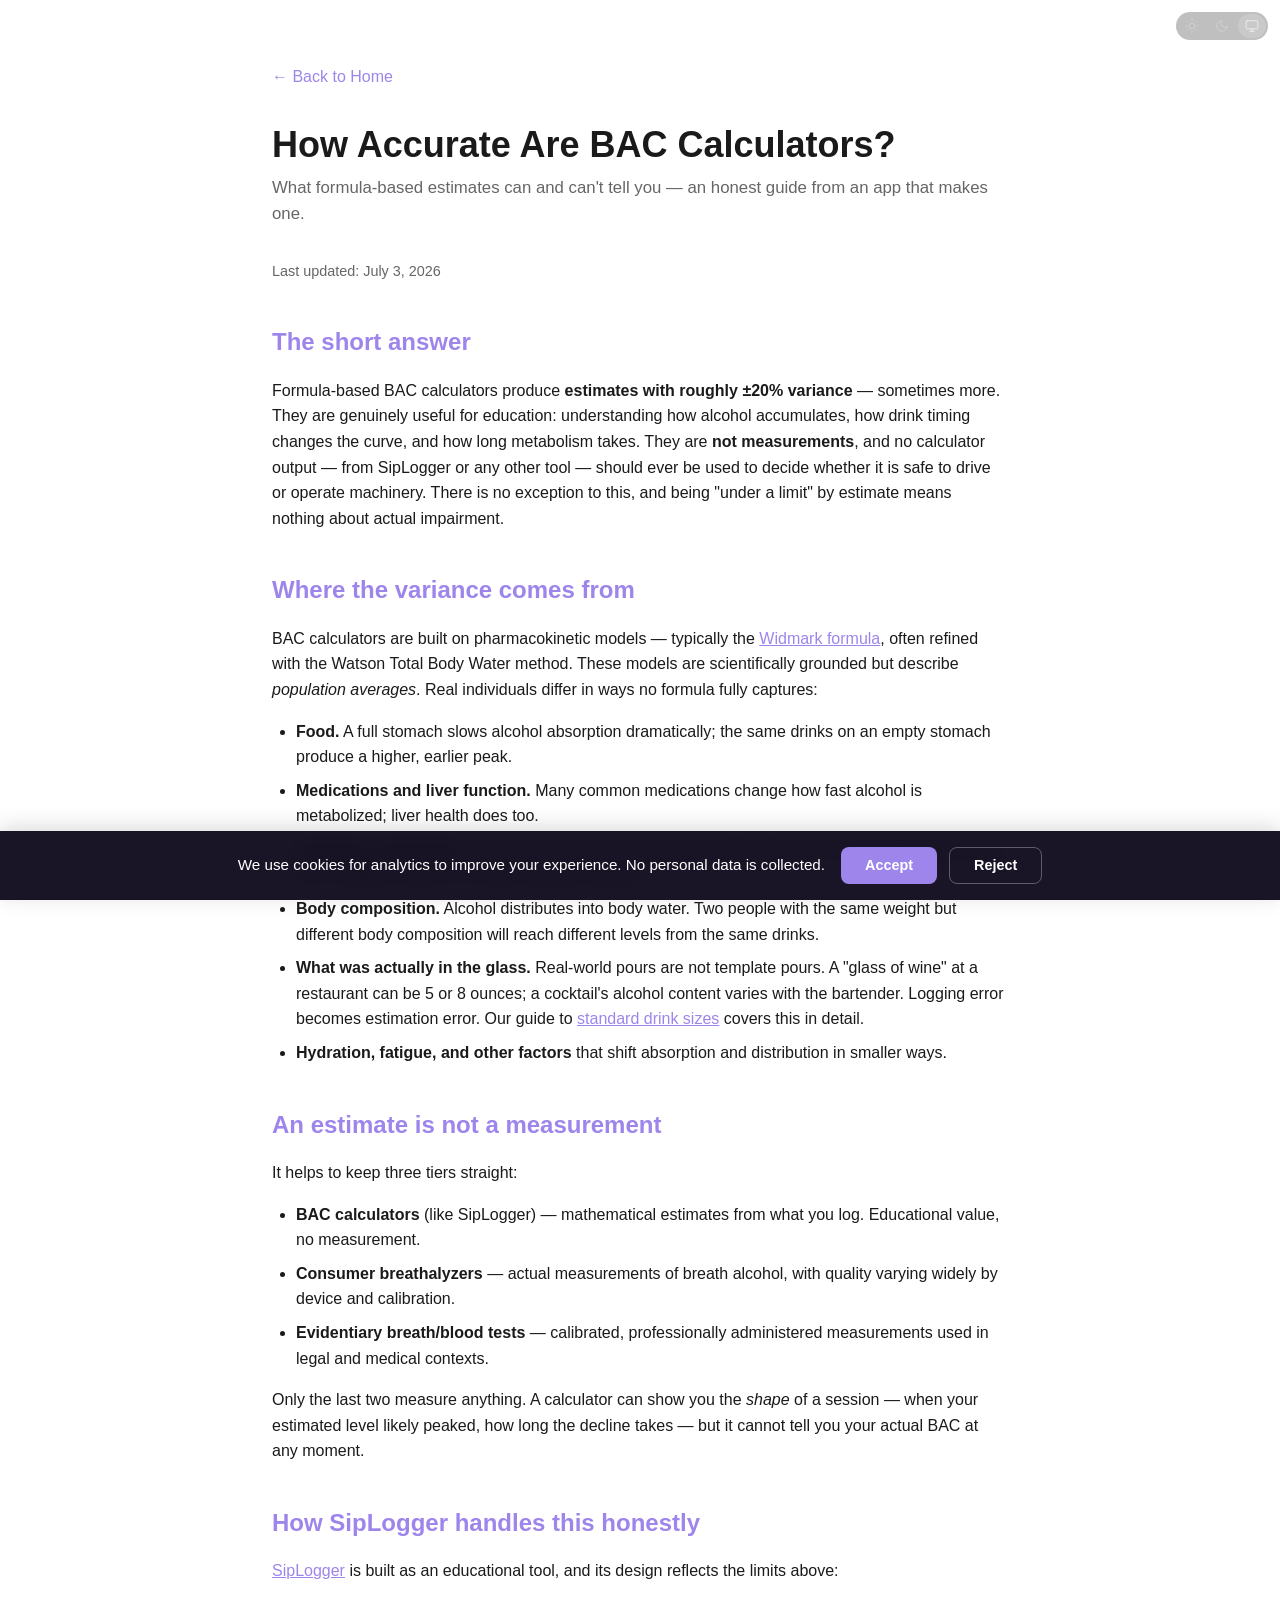
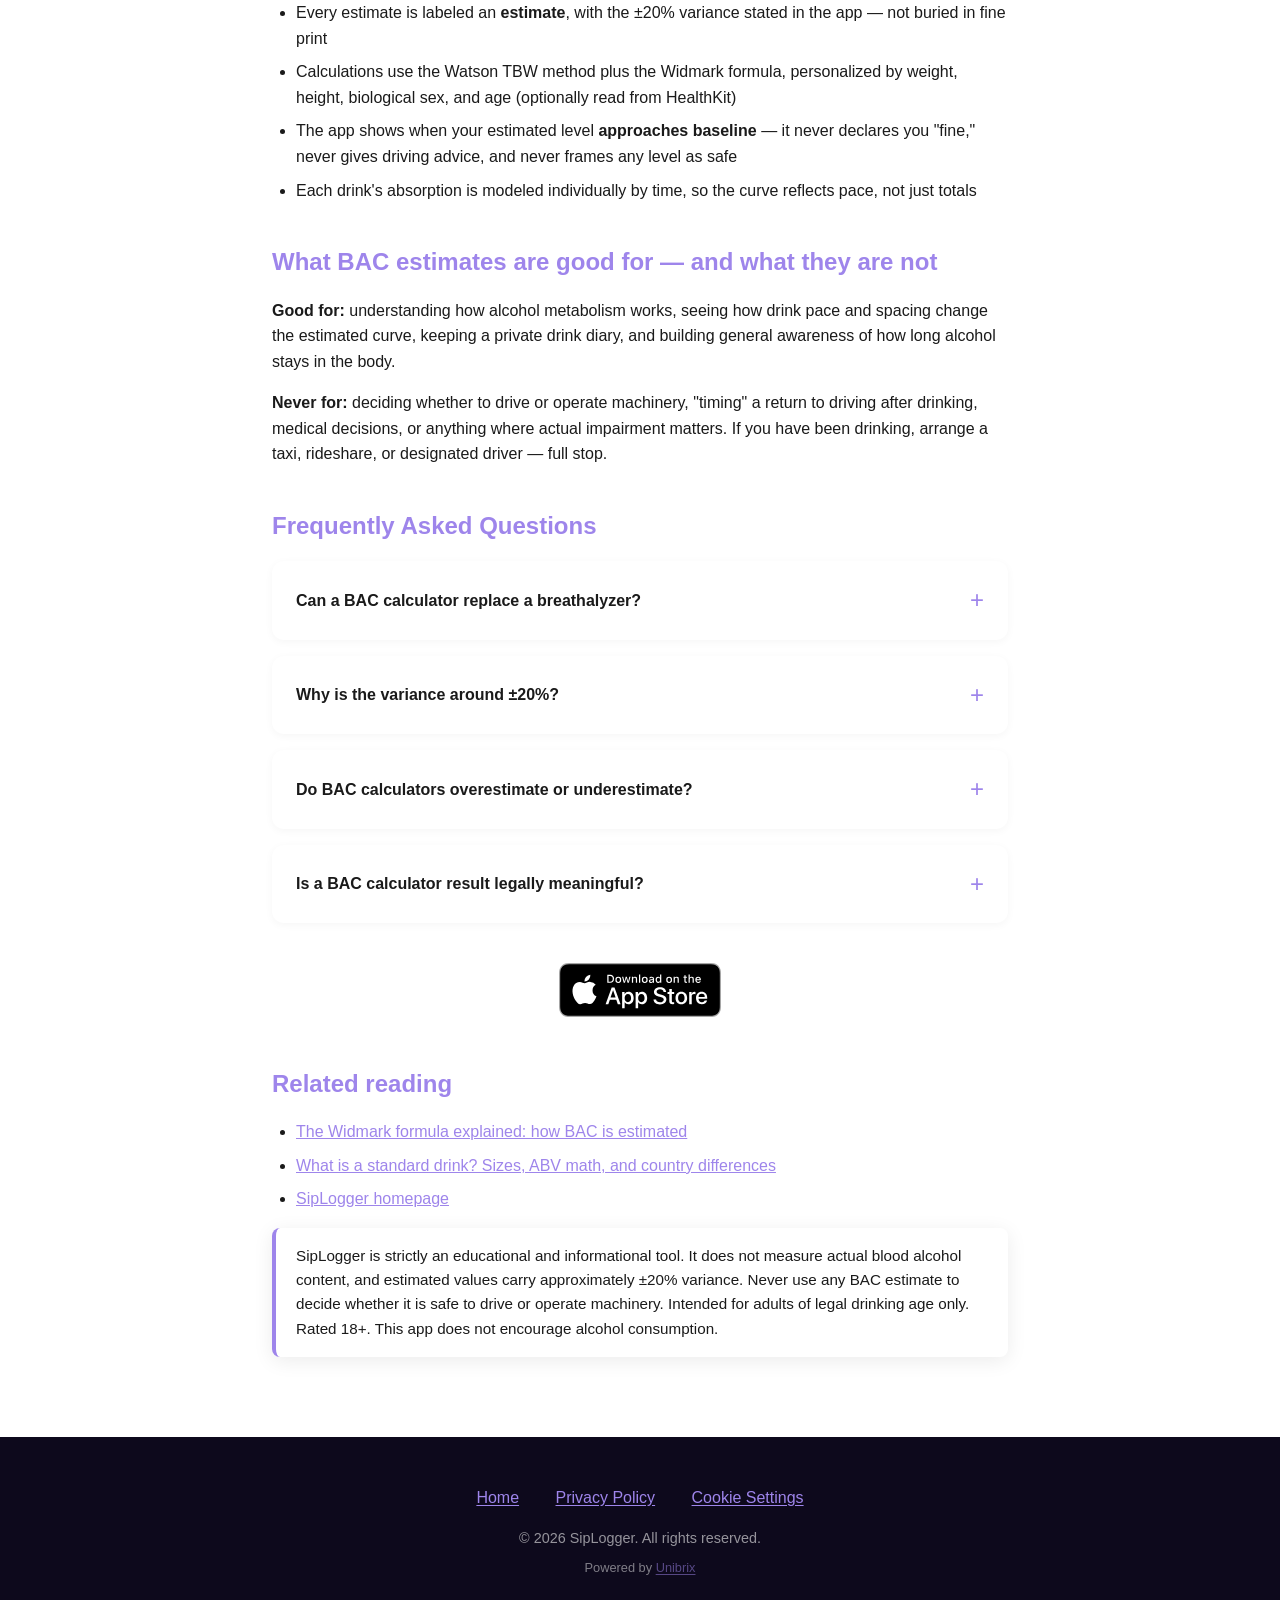
==== bac-calculator-accuracy.html @ 7916eae5 "Add educational SEO pages, markdown mirrors, fix schema" ====
<!DOCTYPE html>
<html lang="en" data-theme="system">
<head>
    <meta charset="UTF-8">
    <meta name="viewport" content="width=device-width, initial-scale=1.0">
    <title>How Accurate Are BAC Calculators? What Estimates Can and Can't Tell You</title>
    <meta name="description" content="An honest look at BAC calculator accuracy: why formula-based estimates carry roughly ±20% variance, the factors that change real blood alcohol levels, and what BAC estimates should never be used for.">
    <meta name="robots" content="index, follow">
    <link rel="stylesheet" href="styles.css?v=2">
    <script>document.documentElement.setAttribute('data-theme',localStorage.getItem('siplogger_theme')||'system')</script>
    <link rel="canonical" href="https://siplogger.app/bac-calculator-accuracy.html">
    <link rel="alternate" type="text/markdown" href="https://siplogger.app/bac-calculator-accuracy.html.md" title="Markdown version for AI agents">

    <!-- Open Graph -->
    <meta property="og:title" content="How Accurate Are BAC Calculators?">
    <meta property="og:description" content="Why formula-based BAC estimates carry roughly ±20% variance, what changes real blood alcohol levels, and what estimates should never be used for.">
    <meta property="og:type" content="article">
    <meta property="og:url" content="https://siplogger.app/bac-calculator-accuracy.html">
    <meta property="og:image" content="https://siplogger.app/images/og-image.png">
    <meta property="og:site_name" content="SipLogger">

    <!-- Twitter Card -->
    <meta name="twitter:card" content="summary_large_image">
    <meta name="twitter:title" content="How Accurate Are BAC Calculators?">
    <meta name="twitter:description" content="Why formula-based BAC estimates carry roughly ±20% variance — and what they should never be used for.">
    <meta name="twitter:image" content="https://siplogger.app/images/og-image.png">

    <!-- Favicon -->
    <link rel="icon" type="image/png" href="images/favicon.png">
    <link rel="apple-touch-icon" href="images/apple-touch-icon.png">

    <!-- Google Analytics 4 with Consent Mode -->
    <script>
    window.dataLayer = window.dataLayer || [];
    function gtag(){dataLayer.push(arguments);}
    gtag('consent', 'default', {
        'analytics_storage': 'denied',
        'ad_storage': 'denied',
        'wait_for_update': 500
    });
    gtag('js', new Date());
    gtag('config', 'G-J46TGYRM40');
    </script>

    <!-- JSON-LD Structured Data -->
    <script type="application/ld+json">
    {
        "@context": "https://schema.org",
        "@graph": [
            {
                "@type": "Article",
                "@id": "https://siplogger.app/bac-calculator-accuracy.html#article",
                "headline": "How Accurate Are BAC Calculators? What Estimates Can and Can't Tell You",
                "description": "Why formula-based BAC estimates carry roughly ±20% variance, the factors that change real blood alcohol levels, and what BAC estimates should never be used for.",
                "url": "https://siplogger.app/bac-calculator-accuracy.html",
                "inLanguage": "en",
                "datePublished": "2026-07-03",
                "dateModified": "2026-07-03",
                "author": {
                    "@id": "https://siplogger.app/#organization"
                },
                "publisher": {
                    "@id": "https://siplogger.app/#organization"
                },
                "image": "https://siplogger.app/images/og-image.png",
                "mainEntityOfPage": "https://siplogger.app/bac-calculator-accuracy.html"
            },
            {
                "@type": "BreadcrumbList",
                "itemListElement": [
                    {
                        "@type": "ListItem",
                        "position": 1,
                        "name": "Home",
                        "item": "https://siplogger.app/"
                    },
                    {
                        "@type": "ListItem",
                        "position": 2,
                        "name": "BAC Calculator Accuracy",
                        "item": "https://siplogger.app/bac-calculator-accuracy.html"
                    }
                ]
            },
            {
                "@type": "FAQPage",
                "mainEntity": [
                    {
                        "@type": "Question",
                        "name": "Can a BAC calculator replace a breathalyzer?",
                        "acceptedAnswer": {
                            "@type": "Answer",
                            "text": "No. A BAC calculator mathematically estimates blood alcohol content from what you log; a certified breathalyzer measures alcohol in your breath. Formula-based estimates carry roughly ±20% variance and can differ substantially from a measured value. For any decision that matters, an estimate is not a measurement — and no app output should ever be used to decide whether it is safe to drive."
                        }
                    },
                    {
                        "@type": "Question",
                        "name": "Why do BAC estimates have around ±20% variance?",
                        "acceptedAnswer": {
                            "@type": "Answer",
                            "text": "The underlying models (Widmark formula, Watson Total Body Water method) are built on population averages, but individuals differ: food in the stomach slows absorption, medications and liver function change elimination speed, hydration and body composition shift alcohol distribution, and real-world pours rarely match nominal drink sizes. Each factor adds error, which is why honest tools state approximately ±20% variance."
                        }
                    },
                    {
                        "@type": "Question",
                        "name": "Do BAC calculators overestimate or underestimate?",
                        "acceptedAnswer": {
                            "@type": "Answer",
                            "text": "It can go both ways. Estimates tend to run high if you ate a large meal (slower absorption) and low if drinks were poured generously or had higher alcohol content than the template assumed. Because the direction of the error is unpredictable for any individual session, estimates should be treated as educational approximations only."
                        }
                    },
                    {
                        "@type": "Question",
                        "name": "Is a BAC calculator result legally meaningful?",
                        "acceptedAnswer": {
                            "@type": "Answer",
                            "text": "No. Legal contexts rely on evidentiary breath or blood tests administered with calibrated equipment. A consumer app estimate has no legal standing, and being below a legal limit by estimate does not mean you would test below it — or that driving is safe at any level."
                        }
                    }
                ]
            }
        ]
    }
    </script>
</head>
<body>
    <div class="theme-toggle">
        <div class="theme-toggle-group" role="radiogroup" aria-label="Theme">
            <button type="button" data-theme-value="light" role="radio" aria-checked="false" aria-label="Light theme"><svg viewBox="0 0 24 24"><circle cx="12" cy="12" r="5"/><path d="M12 1v2M12 21v2M4.22 4.22l1.42 1.42M18.36 18.36l1.42 1.42M1 12h2M21 12h2M4.22 19.78l1.42-1.42M18.36 5.64l1.42-1.42"/></svg></button>
            <button type="button" data-theme-value="dark" role="radio" aria-checked="false" aria-label="Dark theme"><svg viewBox="0 0 24 24"><path d="M21 12.79A9 9 0 1 1 11.21 3 7 7 0 0 0 21 12.79z"/></svg></button>
            <button type="button" data-theme-value="system" role="radio" aria-checked="true" aria-label="System theme"><svg class="icon-desktop" viewBox="0 0 24 24"><rect x="2" y="3" width="20" height="14" rx="2" ry="2"/><path d="M8 21h8M12 17v4"/></svg><svg class="icon-mobile" viewBox="0 0 24 24"><rect x="5" y="2" width="14" height="20" rx="2" ry="2"/><path d="M12 18h.01"/></svg></button>
        </div>
    </div>

    <!-- Cookie Consent Banner -->
    <div id="cookie-banner" class="cookie-banner" style="display: none;">
        <div class="cookie-content">
            <p>We use cookies for analytics to improve your experience. No personal data is collected.</p>
            <div class="cookie-buttons">
                <button id="cookie-accept" class="cookie-btn accept">Accept</button>
                <button id="cookie-reject" class="cookie-btn reject">Reject</button>
            </div>
        </div>
    </div>

    <main class="article-page">
        <a href="index.html" class="back-link">&larr; Back to Home</a>

        <h1>How Accurate Are BAC Calculators?</h1>
        <p class="subtitle">What formula-based estimates can and can't tell you — an honest guide from an app that makes one.</p>
        <p class="last-updated">Last updated: July 3, 2026</p>

        <h2>The short answer</h2>
        <p>Formula-based BAC calculators produce <strong>estimates with roughly ±20% variance</strong> — sometimes more. They are genuinely useful for education: understanding how alcohol accumulates, how drink timing changes the curve, and how long metabolism takes. They are <strong>not measurements</strong>, and no calculator output — from SipLogger or any other tool — should ever be used to decide whether it is safe to drive or operate machinery. There is no exception to this, and being "under a limit" by estimate means nothing about actual impairment.</p>

        <h2>Where the variance comes from</h2>
        <p>BAC calculators are built on pharmacokinetic models — typically the <a href="widmark-formula.html">Widmark formula</a>, often refined with the Watson Total Body Water method. These models are scientifically grounded but describe <em>population averages</em>. Real individuals differ in ways no formula fully captures:</p>
        <ul>
            <li><strong>Food.</strong> A full stomach slows alcohol absorption dramatically; the same drinks on an empty stomach produce a higher, earlier peak.</li>
            <li><strong>Medications and liver function.</strong> Many common medications change how fast alcohol is metabolized; liver health does too.</li>
            <li><strong>Individual metabolism.</strong> Elimination rates average about 0.015% BAC per hour but genuinely range from roughly 0.010% to 0.020% between people.</li>
            <li><strong>Body composition.</strong> Alcohol distributes into body water. Two people with the same weight but different body composition will reach different levels from the same drinks.</li>
            <li><strong>What was actually in the glass.</strong> Real-world pours are not template pours. A "glass of wine" at a restaurant can be 5 or 8 ounces; a cocktail's alcohol content varies with the bartender. Logging error becomes estimation error. Our guide to <a href="standard-drink.html">standard drink sizes</a> covers this in detail.</li>
            <li><strong>Hydration, fatigue, and other factors</strong> that shift absorption and distribution in smaller ways.</li>
        </ul>

        <h2>An estimate is not a measurement</h2>
        <p>It helps to keep three tiers straight:</p>
        <ul>
            <li><strong>BAC calculators</strong> (like SipLogger) — mathematical estimates from what you log. Educational value, no measurement.</li>
            <li><strong>Consumer breathalyzers</strong> — actual measurements of breath alcohol, with quality varying widely by device and calibration.</li>
            <li><strong>Evidentiary breath/blood tests</strong> — calibrated, professionally administered measurements used in legal and medical contexts.</li>
        </ul>
        <p>Only the last two measure anything. A calculator can show you the <em>shape</em> of a session — when your estimated level likely peaked, how long the decline takes — but it cannot tell you your actual BAC at any moment.</p>

        <h2>How SipLogger handles this honestly</h2>
        <p><a href="index.html">SipLogger</a> is built as an educational tool, and its design reflects the limits above:</p>
        <ul>
            <li>Every estimate is labeled an <strong>estimate</strong>, with the ±20% variance stated in the app — not buried in fine print</li>
            <li>Calculations use the Watson TBW method plus the Widmark formula, personalized by weight, height, biological sex, and age (optionally read from HealthKit)</li>
            <li>The app shows when your estimated level <strong>approaches baseline</strong> — it never declares you "fine," never gives driving advice, and never frames any level as safe</li>
            <li>Each drink's absorption is modeled individually by time, so the curve reflects pace, not just totals</li>
        </ul>

        <h2>What BAC estimates are good for — and what they are not</h2>
        <p><strong>Good for:</strong> understanding how alcohol metabolism works, seeing how drink pace and spacing change the estimated curve, keeping a private drink diary, and building general awareness of how long alcohol stays in the body.</p>
        <p><strong>Never for:</strong> deciding whether to drive or operate machinery, "timing" a return to driving after drinking, medical decisions, or anything where actual impairment matters. If you have been drinking, arrange a taxi, rideshare, or designated driver — full stop.</p>

        <h2>Frequently Asked Questions</h2>
        <div class="faq-list">
            <details class="faq-item">
                <summary>Can a BAC calculator replace a breathalyzer?</summary>
                <p>No. A calculator estimates mathematically from what you log; a certified breathalyzer measures alcohol in your breath. Estimates carry roughly ±20% variance and can differ substantially from a measured value — and neither should be used to justify driving after drinking.</p>
            </details>
            <details class="faq-item">
                <summary>Why is the variance around ±20%?</summary>
                <p>The models are built on population averages, but food intake, medications, liver function, body composition, hydration, and real-world pour sizes all vary by individual and by session. Each factor adds error. Honest tools state this variance up front.</p>
            </details>
            <details class="faq-item">
                <summary>Do BAC calculators overestimate or underestimate?</summary>
                <p>Both happen. Estimates tend to run high after a large meal (slower absorption) and low when drinks are stronger or larger than the logged template. The direction of error is unpredictable for any given session, which is exactly why estimates are educational only.</p>
            </details>
            <details class="faq-item">
                <summary>Is a BAC calculator result legally meaningful?</summary>
                <p>No. Legal contexts use evidentiary breath or blood tests with calibrated equipment. A consumer app estimate has no legal standing, and an estimate below a legal limit does not mean you would measure below it — or that driving is safe at any level.</p>
            </details>
        </div>

        <div class="cta-block">
            <a href="https://apps.apple.com/us/app/siplogger/id6758573311" class="app-store-badge" aria-label="Download SipLogger on the App Store">
                <img src="images/download-on-the-app-store.svg" alt="Download SipLogger - Educational BAC Calculator on the App Store">
            </a>
        </div>

        <h2>Related reading</h2>
        <ul>
            <li><a href="widmark-formula.html">The Widmark formula explained: how BAC is estimated</a></li>
            <li><a href="standard-drink.html">What is a standard drink? Sizes, ABV math, and country differences</a></li>
            <li><a href="index.html">SipLogger homepage</a></li>
        </ul>

        <p class="note-box">SipLogger is strictly an educational and informational tool. It does not measure actual blood alcohol content, and estimated values carry approximately ±20% variance. Never use any BAC estimate to decide whether it is safe to drive or operate machinery. Intended for adults of legal drinking age only. Rated 18+. This app does not encourage alcohol consumption.</p>
    </main>

    <!-- Footer -->
    <footer>
        <div class="links">
            <a href="index.html">Home</a>
            <a href="privacy.html">Privacy Policy</a>
            <a href="#" id="cookie-settings">Cookie Settings</a>
        </div>
        <p class="copyright">&copy; <span id="year"></span> SipLogger. All rights reserved.</p>
        <p class="powered-by">Powered by <a href="https://unibrix.com" target="_blank" rel="noopener">Unibrix</a></p>
    </footer>

    <script>
    (function() {
        var THEME_KEY = 'siplogger_theme';
        var html = document.documentElement;
        var buttons = document.querySelectorAll('.theme-toggle-group button');

        function applyTheme(theme) {
            html.setAttribute('data-theme', theme);
            buttons.forEach(function(btn) {
                var isActive = btn.getAttribute('data-theme-value') === theme;
                btn.classList.toggle('active', isActive);
                btn.setAttribute('aria-checked', isActive ? 'true' : 'false');
            });
        }

        var saved = localStorage.getItem(THEME_KEY) || 'system';
        applyTheme(saved);

        buttons.forEach(function(btn) {
            btn.addEventListener('click', function() {
                var theme = btn.getAttribute('data-theme-value');
                localStorage.setItem(THEME_KEY, theme);
                applyTheme(theme);
            });
        });
    })();
    </script>

    <!-- Cookie Consent & Analytics Script -->
    <script>
    (function() {
        const CONSENT_KEY = 'siplogger_cookie_consent';
        const GA_ID = 'G-J46TGYRM40';

        function getConsent() {
            return localStorage.getItem(CONSENT_KEY);
        }

        function setConsent(status) {
            localStorage.setItem(CONSENT_KEY, status);
        }

        function loadGA() {
            if (document.getElementById('ga-script')) return;
            const script = document.createElement('script');
            script.id = 'ga-script';
            script.async = true;
            script.src = 'https://www.googletagmanager.com/gtag/js?id=' + GA_ID;
            document.head.appendChild(script);
        }

        function updateConsent(granted) {
            if (granted) {
                gtag('consent', 'update', { 'analytics_storage': 'granted' });
                loadGA();
            } else {
                gtag('consent', 'update', { 'analytics_storage': 'denied' });
            }
        }

        function showBanner(show) {
            document.getElementById('cookie-banner').style.display = show ? 'flex' : 'none';
        }

        function init() {
            const consent = getConsent();
            if (consent === null) {
                showBanner(true);
            } else if (consent === 'accepted') {
                updateConsent(true);
            }
        }

        document.getElementById('cookie-accept').addEventListener('click', function() {
            setConsent('accepted');
            updateConsent(true);
            showBanner(false);
        });

        document.getElementById('cookie-reject').addEventListener('click', function() {
            setConsent('rejected');
            updateConsent(false);
            showBanner(false);
        });

        document.getElementById('cookie-settings').addEventListener('click', function(e) {
            e.preventDefault();
            showBanner(true);
        });

        document.getElementById('year').textContent = new Date().getFullYear();

        // App Store clicks -> GA4 event (mark "app_store_click" as a key event in GA4 admin)
        document.querySelectorAll('a[href*="apps.apple.com"]').forEach(function(link) {
            link.addEventListener('click', function() {
                gtag('event', 'app_store_click', { 'link_url': link.href });
            });
        });

        init();
    })();
    </script>
</body>
</html>
---- styles.css ----
/* SipLogger Landing Page Styles */

:root {
    color-scheme: light;
    --accent-primary: #9E85EB;
    --gradient-start: #2a1f5e;
    --gradient-end: #5b3a6b;
    --text-dark: #1a1a1a;
    --text-muted: #666;
    --bg-light: #f8f9fa;
    --bg-white: #ffffff;
    --card-bg: #ffffff;
    --card-shadow: 0 4px 20px rgba(0, 0, 0, 0.08);
    --faq-shadow: 0 2px 8px rgba(0, 0, 0, 0.04);
    --footer-bg: #0d091c;
}

/* Dark theme variables */
html[data-theme="dark"] {
    --accent-primary: #B8A0F0;
    --gradient-start: #0d091c;
    --gradient-end: #1e1b5b;
    --text-dark: #f0f0f0;
    --text-muted: #a0a0a0;
    --bg-light: #110d22;
    --bg-white: #1a1530;
    --card-bg: #1a1530;
    --card-shadow: 0 4px 20px rgba(0, 0, 0, 0.3);
    --faq-shadow: 0 2px 8px rgba(0, 0, 0, 0.2);
    --footer-bg: #080612;
    color-scheme: dark;
}

/* System theme: follow OS preference */
@media (prefers-color-scheme: dark) {
    html[data-theme="system"] {
        --accent-primary: #B8A0F0;
        --gradient-start: #0d091c;
        --gradient-end: #1e1b5b;
        --text-dark: #f0f0f0;
        --text-muted: #a0a0a0;
        --bg-light: #110d22;
        --bg-white: #1a1530;
        --card-bg: #1a1530;
        --card-shadow: 0 4px 20px rgba(0, 0, 0, 0.3);
        --faq-shadow: 0 2px 8px rgba(0, 0, 0, 0.2);
        --footer-bg: #080612;
        color-scheme: dark;
    }
}

/* Forced light theme */
html[data-theme="light"] {
    color-scheme: light;
}

* {
    margin: 0;
    padding: 0;
    box-sizing: border-box;
}

html {
    scroll-behavior: smooth;
}

body {
    font-family: -apple-system, BlinkMacSystemFont, 'Segoe UI', Roboto, Oxygen, Ubuntu, sans-serif;
    color: var(--text-dark);
    line-height: 1.6;
    overflow-x: hidden;
}

img {
    max-width: 100%;
    height: auto;
}

/* Hero Section */
.hero {
    min-height: 100vh;
    background: linear-gradient(135deg, var(--gradient-start) 0%, var(--gradient-end) 100%);
    display: flex;
    flex-direction: column;
    align-items: center;
    justify-content: center;
    text-align: center;
    padding: 2rem;
    color: white;
    position: relative;
    overflow: hidden;
}

/* Flying Emojis Background */
.flying-emojis {
    position: absolute;
    top: 0;
    left: 0;
    width: 100%;
    height: 100%;
    pointer-events: none;
    overflow: hidden;
    z-index: 0;
}

.flying-emoji {
    position: absolute;
    animation-timing-function: ease-in-out;
    animation-iteration-count: infinite;
    will-change: transform;
    color: rgba(255, 255, 255, 0.35);
    line-height: 1;
}

/* All emojis rise from bottom like bubbles with gentle horizontal sway */
.flying-emoji.from-left,
.flying-emoji.from-bottom {
    bottom: -80px;
    animation-name: floatUp;
}

@keyframes floatUp {
    0% {
        transform: translateY(0) translateX(0) scale(0.8);
        opacity: 0;
    }
    10% {
        opacity: var(--emoji-opacity, 0.4);
    }
    50% {
        transform: translateY(calc(-50vh)) translateX(30px) scale(1);
    }
    90% {
        opacity: var(--emoji-opacity, 0.4);
    }
    100% {
        transform: translateY(calc(-110vh)) translateX(-20px) scale(0.9);
        opacity: 0;
    }
}

/* 14 emojis — spread across horizontal positions, staggered timing */

.flying-emoji.e1 {
    font-size: 38px;
    left: 3%;
    --emoji-opacity: 0.35;
    animation-duration: 18s;
    animation-delay: -2s;
}

.flying-emoji.e2 {
    font-size: 44px;
    left: 12%;
    --emoji-opacity: 0.4;
    animation-duration: 22s;
    animation-delay: -14s;
}

.flying-emoji.e3 {
    font-size: 36px;
    left: 20%;
    --emoji-opacity: 0.3;
    animation-duration: 20s;
    animation-delay: -7s;
}

.flying-emoji.e4 {
    font-size: 48px;
    left: 28%;
    --emoji-opacity: 0.35;
    animation-duration: 25s;
    animation-delay: -18s;
}

.flying-emoji.e5 {
    font-size: 40px;
    left: 37%;
    --emoji-opacity: 0.38;
    animation-duration: 19s;
    animation-delay: -4s;
}

.flying-emoji.e6 {
    font-size: 46px;
    left: 45%;
    --emoji-opacity: 0.32;
    animation-duration: 24s;
    animation-delay: -16s;
}

.flying-emoji.e7 {
    font-size: 34px;
    left: 53%;
    --emoji-opacity: 0.36;
    animation-duration: 17s;
    animation-delay: -9s;
}

.flying-emoji.e8 {
    font-size: 42px;
    left: 60%;
    --emoji-opacity: 0.34;
    animation-duration: 21s;
    animation-delay: -3s;
}

.flying-emoji.e9 {
    font-size: 50px;
    left: 67%;
    --emoji-opacity: 0.4;
    animation-duration: 26s;
    animation-delay: -20s;
}

.flying-emoji.e10 {
    font-size: 36px;
    left: 74%;
    --emoji-opacity: 0.3;
    animation-duration: 18s;
    animation-delay: -11s;
}

.flying-emoji.e11 {
    font-size: 44px;
    left: 80%;
    --emoji-opacity: 0.38;
    animation-duration: 23s;
    animation-delay: -6s;
}

.flying-emoji.e12 {
    font-size: 38px;
    left: 86%;
    --emoji-opacity: 0.32;
    animation-duration: 20s;
    animation-delay: -15s;
}

.flying-emoji.e13 {
    font-size: 46px;
    left: 91%;
    --emoji-opacity: 0.36;
    animation-duration: 22s;
    animation-delay: -1s;
}

.flying-emoji.e14 {
    font-size: 40px;
    left: 96%;
    --emoji-opacity: 0.34;
    animation-duration: 19s;
    animation-delay: -12s;
}

/* Ensure hero content stays above emojis */
.hero h1,
.hero .tagline,
.hero .hero-subtitle,
.hero .hero-disclaimer,
.hero .app-store-badge {
    position: relative;
    z-index: 1;
}

/* Reduce motion for accessibility */
@media (prefers-reduced-motion: reduce) {
    .flying-emoji {
        animation: none;
        opacity: 0.3;
    }
}

.hero h1 {
    font-size: 3.5rem;
    font-weight: 700;
    margin-bottom: 0.5rem;
    letter-spacing: -0.02em;
}

.hero .tagline {
    font-size: 1.5rem;
    opacity: 0.9;
    margin-bottom: 0.5rem;
    font-weight: 300;
}

.hero .hero-subtitle {
    font-size: 1.1rem;
    opacity: 0.8;
    margin-bottom: 1rem;
    font-weight: 400;
}

.hero .hero-disclaimer {
    font-size: 0.85rem;
    opacity: 0.6;
    margin-bottom: 0.5rem;
    font-weight: 400;
    font-style: italic;
}

.app-store-badge {
    margin-top: 1.5rem;
}

.app-store-badge img {
    height: 54px;
    transition: transform 0.2s ease;
}

.app-store-badge img:hover {
    transform: scale(1.05);
}

/* Intro Section */
.intro {
    padding: 3rem 2rem;
    background: var(--bg-white);
    text-align: center;
}

.intro p {
    max-width: 800px;
    margin: 0 auto;
    font-size: 1.1rem;
    line-height: 1.8;
    color: var(--text-muted);
}

.intro strong {
    color: var(--text-dark);
}

/* Screenshots Section */
.screenshots {
    padding: 5rem 2rem;
    background: var(--bg-light);
}

.screenshots h2 {
    text-align: center;
    font-size: 2.5rem;
    margin-bottom: 3rem;
    color: var(--text-dark);
}

.screenshot-container {
    display: flex;
    justify-content: center;
    gap: 1.5rem;
    max-width: 100%;
    margin: 0 auto;
    overflow-x: auto;
    padding: 1rem 2rem 2rem;
    scroll-snap-type: x mandatory;
    -webkit-overflow-scrolling: touch;
    scrollbar-width: none;
    -ms-overflow-style: none;
}

.screenshot-container::-webkit-scrollbar {
    display: none;
}

.screenshot-container img {
    width: 280px;
    flex-shrink: 0;
    height: auto;
    border-radius: 20px;
    box-shadow: var(--card-shadow);
    transition: transform 0.3s ease;
    scroll-snap-align: center;
}

.screenshot-container img:hover {
    transform: scale(1.02);
}

/* Features Section */
.features {
    padding: 5rem 2rem;
    background: var(--bg-white);
}

.features h2 {
    text-align: center;
    font-size: 2.5rem;
    margin-bottom: 3rem;
}

.features-grid {
    display: grid;
    grid-template-columns: repeat(auto-fit, minmax(min(280px, 100%), 1fr));
    gap: 2rem;
    max-width: 1200px;
    margin: 0 auto;
}

.feature-card {
    background: var(--bg-light);
    padding: 2rem;
    border-radius: 16px;
    text-align: center;
    transition: transform 0.2s ease, box-shadow 0.2s ease;
}

.feature-card:hover {
    transform: translateY(-5px);
    box-shadow: var(--card-shadow);
}

.feature-card .icon {
    font-size: 2.5rem;
    margin-bottom: 1rem;
    color: var(--accent-primary);
    line-height: 1;
}

.feature-card h3 {
    font-size: 1.25rem;
    margin-bottom: 0.5rem;
    color: var(--text-dark);
}

.feature-card p {
    color: var(--text-muted);
    font-size: 0.95rem;
}

/* How It Works */
.how-it-works {
    padding: 5rem 2rem;
    background: var(--bg-light);
}

.how-it-works h2 {
    text-align: center;
    font-size: 2.5rem;
    margin-bottom: 3rem;
}

.steps {
    display: flex;
    justify-content: center;
    gap: 3rem;
    flex-wrap: wrap;
    max-width: 1000px;
    margin: 0 auto;
}

.step {
    text-align: center;
    max-width: 250px;
}

.step-number {
    width: 60px;
    height: 60px;
    background: linear-gradient(135deg, var(--gradient-start), var(--gradient-end));
    color: white;
    border-radius: 50%;
    display: flex;
    align-items: center;
    justify-content: center;
    font-size: 1.5rem;
    font-weight: 700;
    margin: 0 auto 1rem;
}

.step h3 {
    margin-bottom: 0.5rem;
}

.step p {
    color: var(--text-muted);
    font-size: 0.95rem;
}

/* Disclaimer Banner */
.disclaimer-banner {
    padding: 3rem 2rem;
    background: linear-gradient(135deg, #3d2e0a 0%, #4a3510 50%, #3d2e0a 100%);
    border-top: 3px solid #d4a017;
    border-bottom: 3px solid #d4a017;
    text-align: center;
    color: #f5e6c8;
}

.disclaimer-banner h2 {
    font-size: 1.75rem;
    margin-bottom: 1rem;
    color: #ffd54f;
}

.disclaimer-banner p {
    max-width: 800px;
    margin: 0 auto;
    font-size: 0.95rem;
    line-height: 1.8;
    opacity: 0.9;
}

.disclaimer-banner strong {
    color: #ffd54f;
}

/* Privacy Highlight */
.privacy-highlight {
    padding: 4rem 2rem;
    background: linear-gradient(135deg, var(--gradient-start) 0%, var(--gradient-end) 100%);
    color: white;
    text-align: center;
}

.privacy-highlight h2 {
    font-size: 2rem;
    margin-bottom: 1rem;
}

.privacy-highlight p {
    max-width: 600px;
    margin: 0 auto;
    opacity: 0.9;
}

/* FAQ Section */
.faq {
    padding: 5rem 2rem;
    background: var(--bg-light);
}

.faq h2 {
    text-align: center;
    font-size: 2.5rem;
    margin-bottom: 3rem;
}

.faq-list {
    max-width: 800px;
    margin: 0 auto;
}

.faq-item {
    background: var(--card-bg);
    border-radius: 12px;
    margin-bottom: 1rem;
    box-shadow: var(--faq-shadow);
    overflow: hidden;
}

.faq-item summary {
    padding: 1.25rem 1.5rem;
    font-weight: 600;
    cursor: pointer;
    list-style: none;
    display: flex;
    justify-content: space-between;
    align-items: center;
    color: var(--text-dark);
}

.faq-item summary::-webkit-details-marker {
    display: none;
}

.faq-item summary::after {
    content: "+";
    font-size: 1.5rem;
    font-weight: 300;
    color: var(--accent-primary);
    transition: transform 0.2s ease;
}

.faq-item[open] summary::after {
    transform: rotate(45deg);
}

.faq-item p {
    padding: 0 1.5rem 1.25rem;
    color: var(--text-muted);
    line-height: 1.7;
}

/* Cookie Consent Banner */
.cookie-banner {
    position: fixed;
    bottom: 0;
    left: 0;
    right: 0;
    background: rgba(13, 9, 28, 0.95);
    backdrop-filter: blur(10px);
    -webkit-backdrop-filter: blur(10px);
    padding: 1rem 2rem;
    z-index: 9999;
    display: flex;
    justify-content: center;
    align-items: center;
    box-shadow: 0 -4px 20px rgba(0, 0, 0, 0.15);
}

.cookie-content {
    display: flex;
    flex-wrap: wrap;
    align-items: center;
    justify-content: center;
    gap: 1rem;
    max-width: 1000px;
}

.cookie-content p {
    color: white;
    margin: 0;
    font-size: 0.95rem;
    text-align: center;
}

.cookie-buttons {
    display: flex;
    gap: 0.75rem;
}

.cookie-btn {
    padding: 0.6rem 1.5rem;
    border: none;
    border-radius: 8px;
    font-size: 0.9rem;
    font-weight: 600;
    cursor: pointer;
    transition: transform 0.2s ease, opacity 0.2s ease;
}

.cookie-btn:hover {
    transform: scale(1.05);
}

.cookie-btn.accept {
    background: var(--accent-primary);
    color: white;
}

.cookie-btn.reject {
    background: transparent;
    color: white;
    border: 1px solid rgba(255, 255, 255, 0.3);
}

.cookie-btn.reject:hover {
    border-color: rgba(255, 255, 255, 0.6);
}

/* Footer */
footer {
    padding: 3rem 2rem;
    background: var(--footer-bg);
    color: #f0f0f0;
    text-align: center;
}

footer a {
    color: var(--accent-primary);
    text-decoration: underline;
    text-underline-offset: 2px;
}

footer .links {
    margin-bottom: 1rem;
}

footer .links a {
    margin: 0 1rem;
}

footer .copyright {
    opacity: 0.6;
    font-size: 0.9rem;
}

footer .powered-by {
    opacity: 0.5;
    font-size: 0.8rem;
    margin-top: 0.5rem;
}

/* Privacy Policy Page */
.privacy-page {
    max-width: 800px;
    margin: 0 auto;
    padding: 4rem 2rem;
}

.privacy-page h1 {
    font-size: 2.5rem;
    margin-bottom: 0.5rem;
}

.privacy-page .last-updated {
    color: var(--text-muted);
    margin-bottom: 2rem;
}

.privacy-page h2 {
    font-size: 1.5rem;
    margin-top: 2rem;
    margin-bottom: 1rem;
    color: var(--accent-primary);
}

.privacy-page p,
.privacy-page ul {
    margin-bottom: 1rem;
    color: var(--text-dark);
}

.privacy-page ul {
    padding-left: 1.5rem;
}

.privacy-page li {
    margin-bottom: 0.5rem;
}

.privacy-page a {
    color: var(--accent-primary);
}

.back-link {
    display: inline-block;
    margin-bottom: 2rem;
    color: var(--accent-primary);
    text-decoration: none;
    font-weight: 500;
}

.back-link:hover {
    text-decoration: underline;
}

/* Theme Toggle */
.theme-toggle {
    position: fixed;
    top: 0.75rem;
    right: 0.75rem;
    z-index: 100;
}

.theme-toggle-group {
    display: inline-flex;
    background: rgba(0, 0, 0, 0.25);
    backdrop-filter: blur(8px);
    -webkit-backdrop-filter: blur(8px);
    border-radius: 999px;
    padding: 2px;
    gap: 2px;
}

.theme-toggle-group button {
    background: none;
    border: none;
    padding: 5px 7px;
    border-radius: 999px;
    cursor: pointer;
    transition: background 0.2s ease, opacity 0.2s ease;
    display: flex;
    align-items: center;
    justify-content: center;
    opacity: 0.4;
}

.theme-toggle-group button:hover {
    opacity: 0.7;
}

.theme-toggle-group button.active {
    background: rgba(255, 255, 255, 0.15);
    opacity: 1;
}

.theme-toggle-group svg {
    width: 14px;
    height: 14px;
    fill: none;
    stroke: #f0f0f0;
    stroke-width: 1.5;
    stroke-linecap: round;
    stroke-linejoin: round;
}

.theme-toggle-group .icon-mobile {
    display: none;
}

@media (max-width: 768px) {
    .theme-toggle-group .icon-desktop {
        display: none;
    }
    .theme-toggle-group .icon-mobile {
        display: block;
    }
}

/* Responsive */
@media (max-width: 768px) {
    .hero {
        min-height: auto;
        padding: 4rem 1.5rem;
    }

    .hero h1 {
        font-size: 2.2rem;
    }

    .hero .tagline {
        font-size: 1.1rem;
    }

    .screenshots,
    .features,
    .how-it-works {
        padding: 3rem 1rem;
    }

    .screenshot-container {
        gap: 1rem;
        padding: 1rem 1rem 1.5rem;
    }

    .screenshot-container img {
        width: 200px;
        border-radius: 16px;
    }

    .features h2,
    .screenshots h2,
    .how-it-works h2 {
        font-size: 1.75rem;
        margin-bottom: 2rem;
    }

    .features-grid {
        grid-template-columns: 1fr;
        gap: 1rem;
    }

    .feature-card {
        padding: 1.5rem;
    }

    .steps {
        flex-direction: column;
        align-items: center;
        gap: 2rem;
    }

    .step {
        max-width: 100%;
    }

    .privacy-highlight {
        padding: 3rem 1.5rem;
    }

    .privacy-highlight h2 {
        font-size: 1.5rem;
    }

    .privacy-page {
        padding: 2rem 1rem;
    }

    .privacy-page h1 {
        font-size: 1.75rem;
    }

    .privacy-page h2 {
        font-size: 1.25rem;
    }

    .intro {
        padding: 2rem 1rem;
    }

    .intro p {
        font-size: 1rem;
    }

    .faq {
        padding: 3rem 1rem;
    }

    .faq h2 {
        font-size: 1.75rem;
        margin-bottom: 2rem;
    }

    .faq-item summary {
        padding: 1rem 1.25rem;
        font-size: 0.95rem;
    }

    .faq-item p {
        padding: 0 1.25rem 1rem;
        font-size: 0.9rem;
    }

    .hero .hero-subtitle {
        font-size: 0.95rem;
    }

    .cookie-banner {
        padding: 1rem;
    }

    .cookie-content {
        flex-direction: column;
        gap: 0.75rem;
    }

    .cookie-content p {
        font-size: 0.85rem;
    }

    .cookie-btn {
        padding: 0.5rem 1.25rem;
        font-size: 0.85rem;
    }

    .disclaimer-banner {
        padding: 2rem 1rem;
    }

    .disclaimer-banner h2 {
        font-size: 1.4rem;
    }

    .disclaimer-banner p {
        font-size: 0.9rem;
    }
}

@media (max-width: 480px) {
    .hero {
        padding: 3rem 1rem;
    }

    .hero h1 {
        font-size: 1.8rem;
    }

    .hero .tagline {
        font-size: 1rem;
        margin-bottom: 1.5rem;
    }

    .app-store-badge img {
        height: 44px;
    }

    .screenshot-container img {
        width: 180px;
        border-radius: 12px;
    }

    .features h2,
    .screenshots h2,
    .how-it-works h2 {
        font-size: 1.5rem;
    }

    .feature-card {
        padding: 1.25rem;
    }

    .feature-card .icon {
        font-size: 2rem;
    }

    .feature-card h3 {
        font-size: 1.1rem;
    }

    .feature-card p {
        font-size: 0.9rem;
    }

    .step-number {
        width: 50px;
        height: 50px;
        font-size: 1.25rem;
    }

    footer {
        padding: 2rem 1rem;
    }

    footer .links a {
        margin: 0 0.5rem;
        font-size: 0.9rem;
    }
}

/* Note boxes (disclaimers on article pages) */
.note-box {
    max-width: 800px;
    margin: 0 auto;
    background: var(--card-bg);
    border-left: 4px solid var(--accent-primary);
    border-radius: 8px;
    padding: 1rem 1.25rem;
    color: var(--text-muted);
    font-size: 0.95rem;
    box-shadow: var(--card-shadow);
}

.note-box a {
    color: var(--accent-primary);
}

/* Learn More internal links */
.learn-more {
    padding: 4rem 2rem;
    background: var(--bg-white);
}

.learn-more h2 {
    text-align: center;
    font-size: 2rem;
    margin-bottom: 2rem;
}

.learn-more-grid {
    display: grid;
    grid-template-columns: repeat(auto-fit, minmax(min(260px, 100%), 1fr));
    gap: 1.5rem;
    max-width: 1000px;
    margin: 0 auto;
}

.learn-more-card {
    display: block;
    background: var(--bg-light);
    border-radius: 16px;
    padding: 1.5rem;
    text-decoration: none;
    color: var(--text-dark);
    box-shadow: var(--card-shadow);
    transition: transform 0.2s ease, box-shadow 0.2s ease;
}

.learn-more-card:hover {
    transform: translateY(-4px);
}

.learn-more-card h3 {
    margin-bottom: 0.5rem;
    color: var(--accent-primary);
}

.learn-more-card p {
    color: var(--text-muted);
    font-size: 0.95rem;
}

/* Article pages (bac-calculator-accuracy, widmark-formula, standard-drink) */
.article-page {
    max-width: 800px;
    margin: 0 auto;
    padding: 4rem 2rem;
}

.article-page h1 {
    font-size: 2.25rem;
    line-height: 1.25;
    margin-bottom: 0.5rem;
}

.article-page .subtitle {
    color: var(--text-muted);
    font-size: 1.05rem;
    margin-bottom: 2rem;
}

.article-page h2 {
    font-size: 1.5rem;
    margin-top: 2.5rem;
    margin-bottom: 1rem;
    color: var(--accent-primary);
}

.article-page h3 {
    margin-top: 1.5rem;
    margin-bottom: 0.5rem;
}

.article-page p,
.article-page ul,
.article-page ol {
    margin-bottom: 1rem;
    color: var(--text-dark);
}

.article-page ul,
.article-page ol {
    padding-left: 1.5rem;
}

.article-page li {
    margin-bottom: 0.5rem;
}

.article-page a {
    color: var(--accent-primary);
}

.article-page .faq-list {
    margin-top: 1rem;
}

.article-page .last-updated {
    color: var(--text-muted);
    font-size: 0.9rem;
}

/* Data table on article pages */
.data-table-wrap {
    overflow-x: auto;
    margin: 1.5rem 0;
    -webkit-overflow-scrolling: touch;
}

.data-table {
    border-collapse: collapse;
    width: 100%;
    min-width: 480px;
    font-size: 0.92rem;
}

.data-table th,
.data-table td {
    border: 1px solid rgba(128, 128, 128, 0.25);
    padding: 0.6rem 0.75rem;
    text-align: left;
    vertical-align: top;
}

.data-table thead th {
    background: var(--bg-light);
}

/* CTA block on article pages */
.cta-block {
    text-align: center;
    margin: 2.5rem 0 1rem;
}
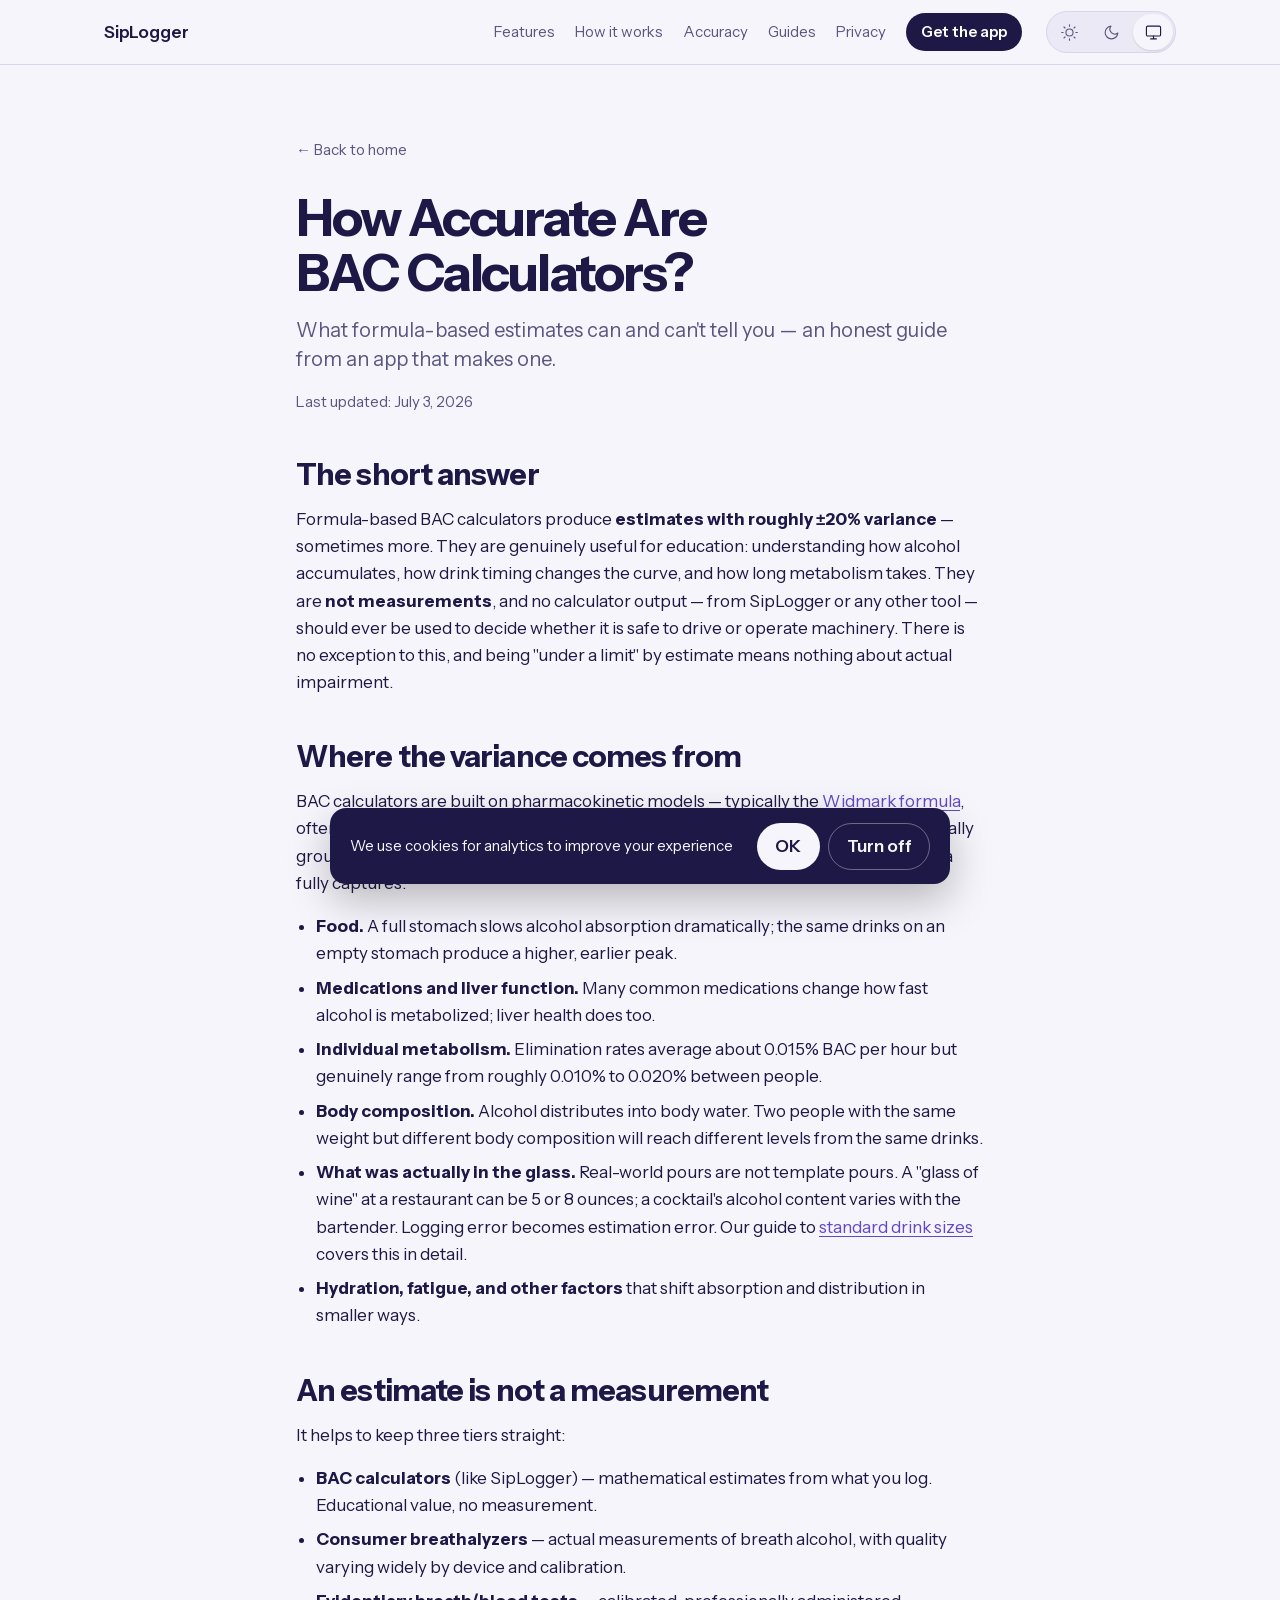
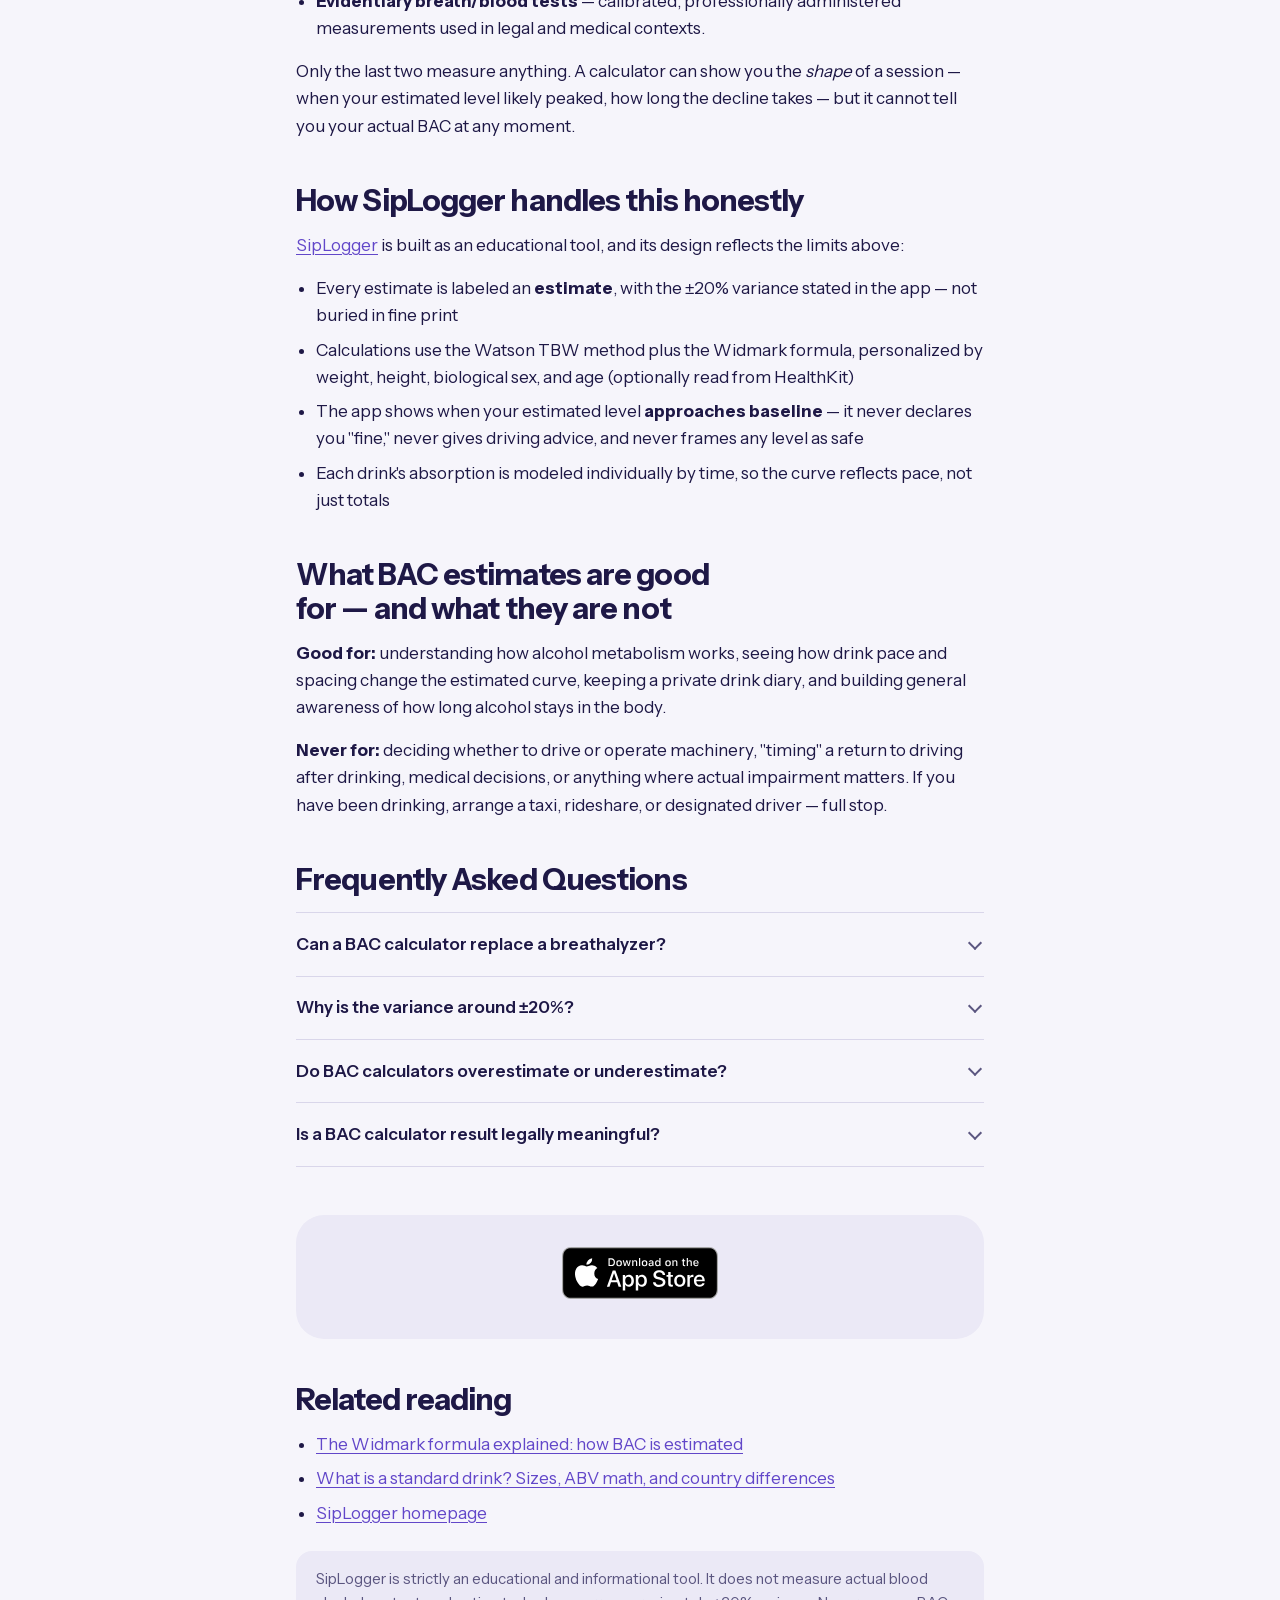
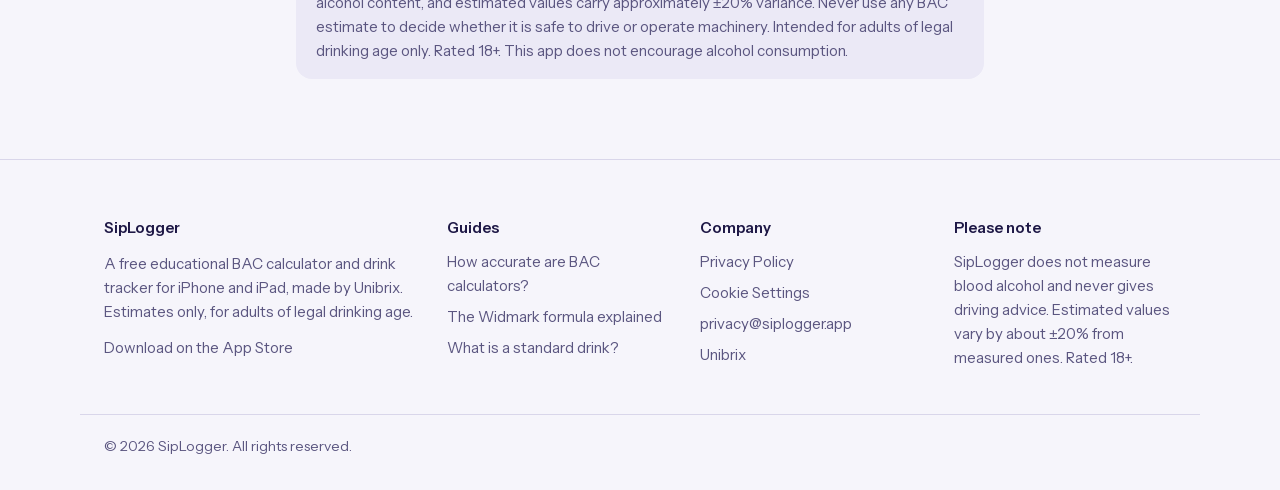
==== commit e7a30498: "Redesign the site in the Indigo theme Token-based theme (themes/indigo.css) with a layout-only style" ====
--- a/bac-calculator-accuracy.html
+++ b/bac-calculator-accuracy.html
@@ -6,8 +6,12 @@
     <title>How Accurate Are BAC Calculators? What Estimates Can and Can't Tell You</title>
     <meta name="description" content="An honest look at BAC calculator accuracy: why formula-based estimates carry roughly ±20% variance, the factors that change real blood alcohol levels, and what BAC estimates should never be used for.">
     <meta name="robots" content="index, follow">
-    <link rel="stylesheet" href="styles.css?v=2">
-    <script>document.documentElement.setAttribute('data-theme',localStorage.getItem('siplogger_theme')||'system')</script>
+    <meta name="theme-color" content="#f6f5fb" media="(prefers-color-scheme: light)">
+    <meta name="theme-color" content="#0f0c24" media="(prefers-color-scheme: dark)">
+    <link rel="preload" href="fonts/instrument-sans-latin.woff2" as="font" type="font/woff2" crossorigin>
+    <link rel="stylesheet" href="themes/indigo.css?v=1">
+    <link rel="stylesheet" href="styles.css?v=5">
+    <script>try{document.documentElement.dataset.theme=localStorage.getItem('siplogger_theme')||'system'}catch(e){document.documentElement.dataset.theme='system'}</script>
     <link rel="canonical" href="https://siplogger.app/bac-calculator-accuracy.html">
     <link rel="alternate" type="text/markdown" href="https://siplogger.app/bac-calculator-accuracy.html.md" title="Markdown version for AI agents">
 
@@ -16,31 +20,22 @@
     <meta property="og:description" content="Why formula-based BAC estimates carry roughly ±20% variance, what changes real blood alcohol levels, and what estimates should never be used for.">
     <meta property="og:type" content="article">
     <meta property="og:url" content="https://siplogger.app/bac-calculator-accuracy.html">
-    <meta property="og:image" content="https://siplogger.app/images/og-image.png">
+    <meta property="og:image" content="https://siplogger.app/images/og-image.jpg">
+    <meta property="og:image:width" content="1200">
+    <meta property="og:image:height" content="630">
     <meta property="og:site_name" content="SipLogger">
 
     <!-- Twitter Card -->
     <meta name="twitter:card" content="summary_large_image">
     <meta name="twitter:title" content="How Accurate Are BAC Calculators?">
     <meta name="twitter:description" content="Why formula-based BAC estimates carry roughly ±20% variance — and what they should never be used for.">
-    <meta name="twitter:image" content="https://siplogger.app/images/og-image.png">
+    <meta name="twitter:image" content="https://siplogger.app/images/og-image.jpg">
 
     <!-- Favicon -->
     <link rel="icon" type="image/png" href="images/favicon.png">
     <link rel="apple-touch-icon" href="images/apple-touch-icon.png">
 
     <!-- Google Analytics 4 with Consent Mode -->
-    <script>
-    window.dataLayer = window.dataLayer || [];
-    function gtag(){dataLayer.push(arguments);}
-    gtag('consent', 'default', {
-        'analytics_storage': 'denied',
-        'ad_storage': 'denied',
-        'wait_for_update': 500
-    });
-    gtag('js', new Date());
-    gtag('config', 'G-J46TGYRM40');
-    </script>
 
     <!-- JSON-LD Structured Data -->
     <script type="application/ld+json">
@@ -62,7 +57,7 @@
                 "publisher": {
                     "@id": "https://siplogger.app/#organization"
                 },
-                "image": "https://siplogger.app/images/og-image.png",
+                "image": "https://siplogger.app/images/og-image.jpg",
                 "mainEntityOfPage": "https://siplogger.app/bac-calculator-accuracy.html"
             },
             {
@@ -124,27 +119,42 @@
     </script>
 </head>
 <body>
-    <div class="theme-toggle">
-        <div class="theme-toggle-group" role="radiogroup" aria-label="Theme">
-            <button type="button" data-theme-value="light" role="radio" aria-checked="false" aria-label="Light theme"><svg viewBox="0 0 24 24"><circle cx="12" cy="12" r="5"/><path d="M12 1v2M12 21v2M4.22 4.22l1.42 1.42M18.36 18.36l1.42 1.42M1 12h2M21 12h2M4.22 19.78l1.42-1.42M18.36 5.64l1.42-1.42"/></svg></button>
-            <button type="button" data-theme-value="dark" role="radio" aria-checked="false" aria-label="Dark theme"><svg viewBox="0 0 24 24"><path d="M21 12.79A9 9 0 1 1 11.21 3 7 7 0 0 0 21 12.79z"/></svg></button>
-            <button type="button" data-theme-value="system" role="radio" aria-checked="true" aria-label="System theme"><svg class="icon-desktop" viewBox="0 0 24 24"><rect x="2" y="3" width="20" height="14" rx="2" ry="2"/><path d="M8 21h8M12 17v4"/></svg><svg class="icon-mobile" viewBox="0 0 24 24"><rect x="5" y="2" width="14" height="20" rx="2" ry="2"/><path d="M12 18h.01"/></svg></button>
+    <a class="skip-link" href="#main">Skip to content</a>
+<header class="site-header">
+    <div class="site-header-inner">
+        <a class="brand" href="index.html">SipLogger</a>
+        <nav class="site-nav" aria-label="Main">
+            <a href="index.html#features">Features</a>
+            <a href="index.html#how">How it works</a>
+            <a href="index.html#accuracy">Accuracy</a>
+            <a href="index.html#guides">Guides</a>
+            <a href="privacy.html">Privacy</a>
+            <a class="nav-cta" href="https://apps.apple.com/us/app/siplogger/id6758573311">Get the app</a>
+        </nav>
+        <div class="theme-toggle">
+            <fieldset class="theme-toggle-group">
+                <legend class="visually-hidden">Theme</legend>
+                <label class="theme-option"><input type="radio" name="theme" data-theme-value="light"><svg aria-hidden="true" viewBox="0 0 24 24"><circle cx="12" cy="12" r="5"/><path d="M12 1v2M12 21v2M4.22 4.22l1.42 1.42M18.36 18.36l1.42 1.42M1 12h2M21 12h2M4.22 19.78l1.42-1.42M18.36 5.64l1.42-1.42"/></svg><span class="visually-hidden">Light theme</span></label>
+                <label class="theme-option"><input type="radio" name="theme" data-theme-value="dark"><svg aria-hidden="true" viewBox="0 0 24 24"><path d="M21 12.79A9 9 0 1 1 11.21 3 7 7 0 0 0 21 12.79z"/></svg><span class="visually-hidden">Dark theme</span></label>
+                <label class="theme-option"><input type="radio" name="theme" data-theme-value="system"><svg aria-hidden="true" class="icon-desktop" viewBox="0 0 24 24"><rect x="2" y="3" width="20" height="14" rx="2" ry="2"/><path d="M8 21h8M12 17v4"/></svg><svg aria-hidden="true" class="icon-mobile" viewBox="0 0 24 24"><rect x="5" y="2" width="14" height="20" rx="2" ry="2"/><path d="M12 18h.01"/></svg><span class="visually-hidden">System theme</span></label>
+            </fieldset>
         </div>
     </div>
+</header>
 
     <!-- Cookie Consent Banner -->
-    <div id="cookie-banner" class="cookie-banner" style="display: none;">
-        <div class="cookie-content">
-            <p>We use cookies for analytics to improve your experience. No personal data is collected.</p>
-            <div class="cookie-buttons">
-                <button id="cookie-accept" class="cookie-btn accept">Accept</button>
-                <button id="cookie-reject" class="cookie-btn reject">Reject</button>
-            </div>
+    <div id="cookie-banner" class="cookie-banner" role="dialog" aria-label="Analytics preferences" aria-hidden="true" style="display: none;">
+    <div class="cookie-content">
+        <p id="cookie-message">We use cookies for analytics to improve your experience</p>
+        <div class="cookie-buttons">
+            <button type="button" id="cookie-accept" class="cookie-btn accept">Accept</button>
+            <button type="button" id="cookie-reject" class="cookie-btn reject">Reject</button>
         </div>
     </div>
-
-    <main class="article-page">
-        <a href="index.html" class="back-link">&larr; Back to Home</a>
+</div>
+
+    <main id="main" class="article-page">
+        <a href="index.html" class="back-link">Back to home</a>
 
         <h1>How Accurate Are BAC Calculators?</h1>
         <p class="subtitle">What formula-based estimates can and can't tell you — an honest guide from an app that makes one.</p>
@@ -208,7 +218,7 @@
 
         <div class="cta-block">
             <a href="https://apps.apple.com/us/app/siplogger/id6758573311" class="app-store-badge" aria-label="Download SipLogger on the App Store">
-                <img src="images/download-on-the-app-store.svg" alt="Download SipLogger - Educational BAC Calculator on the App Store">
+                <img src="images/download-on-the-app-store.svg" alt="Download SipLogger - Educational BAC Calculator on the App Store" width="156" height="52">
             </a>
         </div>
 
@@ -223,117 +233,39 @@
     </main>
 
     <!-- Footer -->
-    <footer>
-        <div class="links">
-            <a href="index.html">Home</a>
-            <a href="privacy.html">Privacy Policy</a>
-            <a href="#" id="cookie-settings">Cookie Settings</a>
-        </div>
-        <p class="copyright">&copy; <span id="year"></span> SipLogger. All rights reserved.</p>
-        <p class="powered-by">Powered by <a href="https://unibrix.com" target="_blank" rel="noopener">Unibrix</a></p>
-    </footer>
-
-    <script>
-    (function() {
-        var THEME_KEY = 'siplogger_theme';
-        var html = document.documentElement;
-        var buttons = document.querySelectorAll('.theme-toggle-group button');
-
-        function applyTheme(theme) {
-            html.setAttribute('data-theme', theme);
-            buttons.forEach(function(btn) {
-                var isActive = btn.getAttribute('data-theme-value') === theme;
-                btn.classList.toggle('active', isActive);
-                btn.setAttribute('aria-checked', isActive ? 'true' : 'false');
-            });
-        }
-
-        var saved = localStorage.getItem(THEME_KEY) || 'system';
-        applyTheme(saved);
-
-        buttons.forEach(function(btn) {
-            btn.addEventListener('click', function() {
-                var theme = btn.getAttribute('data-theme-value');
-                localStorage.setItem(THEME_KEY, theme);
-                applyTheme(theme);
-            });
-        });
-    })();
-    </script>
+    <footer class="site-footer">
+    <div class="footer-grid">
+        <div class="footer-about">
+            <p class="footer-heading">SipLogger</p>
+            <p>A free educational BAC calculator and drink tracker for iPhone and iPad, made by Unibrix. Estimates only, for adults of legal drinking age.</p>
+            <a href="https://apps.apple.com/us/app/siplogger/id6758573311">Download on the App Store</a>
+        </div>
+        <nav aria-label="Guides">
+            <p class="footer-heading">Guides</p>
+            <ul>
+                <li><a href="bac-calculator-accuracy.html">How accurate are BAC calculators?</a></li>
+                <li><a href="widmark-formula.html">The Widmark formula explained</a></li>
+                <li><a href="standard-drink.html">What is a standard drink?</a></li>
+            </ul>
+        </nav>
+        <nav aria-label="Company">
+            <p class="footer-heading">Company</p>
+            <ul>
+                <li><a href="privacy.html">Privacy Policy</a></li>
+                <li><a href="#" id="cookie-settings">Cookie Settings</a></li>
+                <li><a href="mailto:privacy@siplogger.app">privacy@siplogger.app</a></li>
+                <li><a href="https://unibrix.com" target="_blank" rel="noopener">Unibrix</a></li>
+            </ul>
+        </nav>
+        <div>
+            <p class="footer-heading">Please note</p>
+            <p>SipLogger does not measure blood alcohol and never gives driving advice. Estimated values vary by about ±20% from measured ones. Rated 18+.</p>
+        </div>
+    </div>
+    <p class="copyright">&copy; <span id="year"></span> SipLogger. All rights reserved.</p>
+</footer>
 
     <!-- Cookie Consent & Analytics Script -->
-    <script>
-    (function() {
-        const CONSENT_KEY = 'siplogger_cookie_consent';
-        const GA_ID = 'G-J46TGYRM40';
-
-        function getConsent() {
-            return localStorage.getItem(CONSENT_KEY);
-        }
-
-        function setConsent(status) {
-            localStorage.setItem(CONSENT_KEY, status);
-        }
-
-        function loadGA() {
-            if (document.getElementById('ga-script')) return;
-            const script = document.createElement('script');
-            script.id = 'ga-script';
-            script.async = true;
-            script.src = 'https://www.googletagmanager.com/gtag/js?id=' + GA_ID;
-            document.head.appendChild(script);
-        }
-
-        function updateConsent(granted) {
-            if (granted) {
-                gtag('consent', 'update', { 'analytics_storage': 'granted' });
-                loadGA();
-            } else {
-                gtag('consent', 'update', { 'analytics_storage': 'denied' });
-            }
-        }
-
-        function showBanner(show) {
-            document.getElementById('cookie-banner').style.display = show ? 'flex' : 'none';
-        }
-
-        function init() {
-            const consent = getConsent();
-            if (consent === null) {
-                showBanner(true);
-            } else if (consent === 'accepted') {
-                updateConsent(true);
-            }
-        }
-
-        document.getElementById('cookie-accept').addEventListener('click', function() {
-            setConsent('accepted');
-            updateConsent(true);
-            showBanner(false);
-        });
-
-        document.getElementById('cookie-reject').addEventListener('click', function() {
-            setConsent('rejected');
-            updateConsent(false);
-            showBanner(false);
-        });
-
-        document.getElementById('cookie-settings').addEventListener('click', function(e) {
-            e.preventDefault();
-            showBanner(true);
-        });
-
-        document.getElementById('year').textContent = new Date().getFullYear();
-
-        // App Store clicks -> GA4 event (mark "app_store_click" as a key event in GA4 admin)
-        document.querySelectorAll('a[href*="apps.apple.com"]').forEach(function(link) {
-            link.addEventListener('click', function() {
-                gtag('event', 'app_store_click', { 'link_url': link.href });
-            });
-        });
-
-        init();
-    })();
-    </script>
+<script src="site.js?v=7"></script>
 </body>
 </html>
--- a/themes/indigo.css
+++ b/themes/indigo.css
@@ -0,0 +1,99 @@
+/* ============================================================
+   THEME SCHEMA
+   Every theme file defines all of these tokens, once for light
+   and once for dark (the dark block is repeated for the explicit
+   html[data-theme="dark"] case and the system-preference case).
+   Layout CSS in styles.css only ever reads these.
+
+   Surfaces   --paper (page)  --surface (panels)  --surface-2  --line (hairlines)  --hero-bg
+   Text       --ink  --muted
+   Accent     --accent (controls)  --accent-ink (links on paper)  --accent-soft (tint)  --focus
+   Buttons    --cta-bg  --cta-ink
+   Type       --font-display  --font-body  --display-weight  --display-tracking
+   Shape      --radius (images, inputs)  --radius-lg (panels)
+   Depth      --phone-shadow
+   Rhythm     --section (vertical space between sections)
+   ============================================================ */
+/* Theme: Indigo. Cool lavender-grey paper, deep indigo ink, the app's lavender as the accent;
+   dark mode is the app's own night palette. The shipped theme. */
+
+@font-face {
+    font-family: "Instrument Sans";
+    font-style: normal;
+    font-weight: 400 700;
+    font-display: swap;
+    src: url("../fonts/instrument-sans-latin.woff2") format("woff2");
+    unicode-range: U+0000-00FF, U+0131, U+0152-0153, U+02BB-02BC, U+02C6, U+02DA, U+02DC, U+0304, U+0308, U+0329, U+2000-206F, U+20AC, U+2122, U+2191, U+2193, U+2212, U+2215, U+FEFF, U+FFFD;
+}
+
+@font-face {
+    font-family: "Instrument Sans";
+    font-style: normal;
+    font-weight: 400 700;
+    font-display: swap;
+    src: url("../fonts/instrument-sans-latin-ext.woff2") format("woff2");
+    unicode-range: U+0100-02BA, U+02BD-02C5, U+02C7-02CC, U+02CE-02D7, U+02DD-02FF, U+0304, U+0308, U+0329, U+1D00-1DBF, U+1E00-1E9F, U+1EF2-1EFF, U+2020, U+20A0-20AB, U+20AD-20C0, U+2113, U+2C60-2C7F, U+A720-A7FF;
+}
+
+:root {
+    color-scheme: light;
+    --paper: #f6f5fb;
+    --surface: #ebe9f6;
+    --surface-2: #dfdcf0;
+    --line: #d9d6ea;
+    --hero-bg: #ebe9f6;
+    --ink: #1e1846;
+    --muted: #5b5680;
+    --accent: #9e85eb;
+    --accent-ink: #6247c9;
+    --accent-soft: #e6e0fa;
+    --focus: #005fcc;
+    --cta-bg: #1e1846;
+    --cta-ink: #ffffff;
+    --phone-shadow: drop-shadow(0 30px 40px rgba(30, 24, 70, 0.32));
+    --font-display: "Instrument Sans", -apple-system, BlinkMacSystemFont, "Segoe UI", Roboto, sans-serif;
+    --font-body: "Instrument Sans", -apple-system, BlinkMacSystemFont, "Segoe UI", Roboto, sans-serif;
+    --display-weight: 700;
+    --display-tracking: -0.03em;
+    --radius: 16px;
+    --radius-lg: 28px;
+    --section: clamp(4.5rem, 3rem + 5vw, 7.5rem);
+}
+
+html[data-theme="dark"] {
+    color-scheme: dark;
+    --paper: #0f0c24;
+    --surface: #191540;
+    --surface-2: #221c52;
+    --line: #2a2458;
+    --hero-bg: #130f2e;
+    --ink: #efedfa;
+    --muted: #a9a3cc;
+    --accent: #b8a0f0;
+    --accent-ink: #c9b8f7;
+    --accent-soft: #241c55;
+    --focus: #ffd60a;
+    --cta-bg: #b8a0f0;
+    --cta-ink: #14102e;
+    --phone-shadow: drop-shadow(0 30px 40px rgba(0, 0, 0, 0.65));
+}
+
+@media (prefers-color-scheme: dark) {
+    html[data-theme="system"] {
+        color-scheme: dark;
+        --paper: #0f0c24;
+        --surface: #191540;
+        --surface-2: #221c52;
+        --line: #2a2458;
+        --hero-bg: #130f2e;
+        --ink: #efedfa;
+        --muted: #a9a3cc;
+        --accent: #b8a0f0;
+        --accent-ink: #c9b8f7;
+        --accent-soft: #241c55;
+        --focus: #ffd60a;
+        --cta-bg: #b8a0f0;
+        --cta-ink: #14102e;
+        --phone-shadow: drop-shadow(0 30px 40px rgba(0, 0, 0, 0.65));
+    }
+}
--- a/styles.css
+++ b/styles.css
@@ -1,1154 +1,284 @@
-/* SipLogger Landing Page Styles */
-
+/* SipLogger layout. No colors, fonts, radii or shadows are written here:
+   everything comes from the theme file linked before this one (themes/indigo.css,
+   whose header documents the token schema). Swap that link on all pages to change
+   the design. */
+
+/* Layout constants (not part of the theme schema) */
 :root {
-    color-scheme: light;
-    --accent-primary: #9E85EB;
-    --gradient-start: #2a1f5e;
-    --gradient-end: #5b3a6b;
-    --text-dark: #1a1a1a;
-    --text-muted: #666;
-    --bg-light: #f8f9fa;
-    --bg-white: #ffffff;
-    --card-bg: #ffffff;
-    --card-shadow: 0 4px 20px rgba(0, 0, 0, 0.08);
-    --faq-shadow: 0 2px 8px rgba(0, 0, 0, 0.04);
-    --footer-bg: #0d091c;
-}
-
-/* Dark theme variables */
-html[data-theme="dark"] {
-    --accent-primary: #B8A0F0;
-    --gradient-start: #0d091c;
-    --gradient-end: #1e1b5b;
-    --text-dark: #f0f0f0;
-    --text-muted: #a0a0a0;
-    --bg-light: #110d22;
-    --bg-white: #1a1530;
-    --card-bg: #1a1530;
-    --card-shadow: 0 4px 20px rgba(0, 0, 0, 0.3);
-    --faq-shadow: 0 2px 8px rgba(0, 0, 0, 0.2);
-    --footer-bg: #080612;
-    color-scheme: dark;
-}
-
-/* System theme: follow OS preference */
-@media (prefers-color-scheme: dark) {
-    html[data-theme="system"] {
-        --accent-primary: #B8A0F0;
-        --gradient-start: #0d091c;
-        --gradient-end: #1e1b5b;
-        --text-dark: #f0f0f0;
-        --text-muted: #a0a0a0;
-        --bg-light: #110d22;
-        --bg-white: #1a1530;
-        --card-bg: #1a1530;
-        --card-shadow: 0 4px 20px rgba(0, 0, 0, 0.3);
-        --faq-shadow: 0 2px 8px rgba(0, 0, 0, 0.2);
-        --footer-bg: #080612;
-        color-scheme: dark;
-    }
-}
-
-/* Forced light theme */
-html[data-theme="light"] {
-    color-scheme: light;
-}
-
-* {
-    margin: 0;
-    padding: 0;
-    box-sizing: border-box;
-}
-
-html {
-    scroll-behavior: smooth;
-}
+    --wrap: 1120px;
+    --gutter: 24px;
+}
+
+*, *::before, *::after { box-sizing: border-box; }
+* { margin: 0; }
+
+html { -webkit-text-size-adjust: 100%; }
 
 body {
-    font-family: -apple-system, BlinkMacSystemFont, 'Segoe UI', Roboto, Oxygen, Ubuntu, sans-serif;
-    color: var(--text-dark);
+    font-family: var(--font-body);
+    font-size: 1.0625rem;
     line-height: 1.6;
-    overflow-x: hidden;
-}
-
-img {
-    max-width: 100%;
-    height: auto;
-}
-
-/* Hero Section */
-.hero {
-    min-height: 100vh;
-    background: linear-gradient(135deg, var(--gradient-start) 0%, var(--gradient-end) 100%);
-    display: flex;
-    flex-direction: column;
-    align-items: center;
-    justify-content: center;
-    text-align: center;
-    padding: 2rem;
-    color: white;
-    position: relative;
-    overflow: hidden;
-}
-
-/* Flying Emojis Background */
-.flying-emojis {
-    position: absolute;
-    top: 0;
-    left: 0;
-    width: 100%;
-    height: 100%;
-    pointer-events: none;
-    overflow: hidden;
-    z-index: 0;
-}
-
-.flying-emoji {
-    position: absolute;
-    animation-timing-function: ease-in-out;
-    animation-iteration-count: infinite;
-    will-change: transform;
-    color: rgba(255, 255, 255, 0.35);
-    line-height: 1;
-}
-
-/* All emojis rise from bottom like bubbles with gentle horizontal sway */
-.flying-emoji.from-left,
-.flying-emoji.from-bottom {
-    bottom: -80px;
-    animation-name: floatUp;
-}
-
-@keyframes floatUp {
-    0% {
-        transform: translateY(0) translateX(0) scale(0.8);
-        opacity: 0;
-    }
-    10% {
-        opacity: var(--emoji-opacity, 0.4);
-    }
-    50% {
-        transform: translateY(calc(-50vh)) translateX(30px) scale(1);
-    }
-    90% {
-        opacity: var(--emoji-opacity, 0.4);
-    }
-    100% {
-        transform: translateY(calc(-110vh)) translateX(-20px) scale(0.9);
-        opacity: 0;
-    }
-}
-
-/* 14 emojis — spread across horizontal positions, staggered timing */
-
-.flying-emoji.e1 {
-    font-size: 38px;
-    left: 3%;
-    --emoji-opacity: 0.35;
-    animation-duration: 18s;
-    animation-delay: -2s;
-}
-
-.flying-emoji.e2 {
-    font-size: 44px;
-    left: 12%;
-    --emoji-opacity: 0.4;
-    animation-duration: 22s;
-    animation-delay: -14s;
-}
-
-.flying-emoji.e3 {
-    font-size: 36px;
-    left: 20%;
-    --emoji-opacity: 0.3;
-    animation-duration: 20s;
-    animation-delay: -7s;
-}
-
-.flying-emoji.e4 {
-    font-size: 48px;
-    left: 28%;
-    --emoji-opacity: 0.35;
-    animation-duration: 25s;
-    animation-delay: -18s;
-}
-
-.flying-emoji.e5 {
-    font-size: 40px;
-    left: 37%;
-    --emoji-opacity: 0.38;
-    animation-duration: 19s;
-    animation-delay: -4s;
-}
-
-.flying-emoji.e6 {
-    font-size: 46px;
-    left: 45%;
-    --emoji-opacity: 0.32;
-    animation-duration: 24s;
-    animation-delay: -16s;
-}
-
-.flying-emoji.e7 {
-    font-size: 34px;
-    left: 53%;
-    --emoji-opacity: 0.36;
-    animation-duration: 17s;
-    animation-delay: -9s;
-}
-
-.flying-emoji.e8 {
-    font-size: 42px;
-    left: 60%;
-    --emoji-opacity: 0.34;
-    animation-duration: 21s;
-    animation-delay: -3s;
-}
-
-.flying-emoji.e9 {
-    font-size: 50px;
-    left: 67%;
-    --emoji-opacity: 0.4;
-    animation-duration: 26s;
-    animation-delay: -20s;
-}
-
-.flying-emoji.e10 {
-    font-size: 36px;
-    left: 74%;
-    --emoji-opacity: 0.3;
-    animation-duration: 18s;
-    animation-delay: -11s;
-}
-
-.flying-emoji.e11 {
-    font-size: 44px;
-    left: 80%;
-    --emoji-opacity: 0.38;
-    animation-duration: 23s;
-    animation-delay: -6s;
-}
-
-.flying-emoji.e12 {
-    font-size: 38px;
-    left: 86%;
-    --emoji-opacity: 0.32;
-    animation-duration: 20s;
-    animation-delay: -15s;
-}
-
-.flying-emoji.e13 {
-    font-size: 46px;
-    left: 91%;
-    --emoji-opacity: 0.36;
-    animation-duration: 22s;
-    animation-delay: -1s;
-}
-
-.flying-emoji.e14 {
-    font-size: 40px;
-    left: 96%;
-    --emoji-opacity: 0.34;
-    animation-duration: 19s;
-    animation-delay: -12s;
-}
-
-/* Ensure hero content stays above emojis */
-.hero h1,
-.hero .tagline,
-.hero .hero-subtitle,
-.hero .hero-disclaimer,
-.hero .app-store-badge {
-    position: relative;
-    z-index: 1;
-}
-
-/* Reduce motion for accessibility */
+    color: var(--ink);
+    background: var(--paper);
+    font-feature-settings: "kern" 1, "liga" 1;
+}
+
+img { max-width: 100%; height: auto; display: block; }
+
+a { color: var(--accent-ink); text-underline-offset: 0.15em; }
+a:hover { color: var(--ink); }
+
+:focus-visible { outline: 3px solid var(--focus); outline-offset: 3px; border-radius: 4px; }
+
+.visually-hidden {
+    position: absolute; width: 1px; height: 1px; padding: 0; margin: -1px;
+    overflow: hidden; clip: rect(0, 0, 0, 0); white-space: nowrap; border: 0;
+}
+
+.skip-link {
+    position: absolute; left: 1rem; top: -3rem; z-index: 200;
+    background: var(--ink); color: var(--paper); padding: 0.5rem 0.9rem; border-radius: 999px;
+    text-decoration: none; font-weight: 600;
+}
+.skip-link:focus { top: 1rem; }
+
+.wrap { max-width: var(--wrap); margin: 0 auto; padding-left: var(--gutter); padding-right: var(--gutter); }
+
+h1, h2, h3 { font-family: var(--font-display); font-weight: var(--display-weight); letter-spacing: var(--display-tracking); line-height: 1.12; text-wrap: balance; }
+h1 { font-size: clamp(2.5rem, 1.5rem + 3.4vw, 4.125rem); line-height: 1.04; letter-spacing: calc(var(--display-tracking) - 0.01em); }
+h2 { font-size: clamp(1.75rem, 1.3rem + 1.5vw, 2.375rem); }
+h3 { font-size: 1.125rem; letter-spacing: -0.005em; }
+p, li, dd, dt { max-width: 62ch; }
+.lead { font-size: clamp(1.125rem, 1rem + 0.5vw, 1.3125rem); line-height: 1.5; color: var(--muted); }
+.muted { color: var(--muted); }
+.num { font-variant-numeric: tabular-nums; }
+
+
+[id] { scroll-margin-top: 5rem; }
+
+/* ---------- header ---------- */
+.site-header {
+    position: sticky; top: 0; z-index: 100;
+    background: var(--paper);
+    background: color-mix(in srgb, var(--paper) 88%, transparent);
+    -webkit-backdrop-filter: saturate(160%) blur(12px);
+    backdrop-filter: saturate(160%) blur(12px);
+    border-bottom: 1px solid var(--line);
+}
+.site-header-inner {
+    max-width: var(--wrap); margin: 0 auto; padding: 0.7rem var(--gutter);
+    display: flex; align-items: center; gap: 0.75rem 1.5rem; flex-wrap: wrap;
+}
+.site-header .brand { color: var(--ink); text-decoration: none; font-weight: 600; font-size: 1.0625rem; letter-spacing: -0.01em; margin-right: auto; }
+.site-nav { display: flex; align-items: center; gap: 0.25rem 1.25rem; flex-wrap: wrap; }
+.site-nav a { color: var(--muted); text-decoration: none; font-size: 0.9375rem; padding: 0.3rem 0; }
+.site-nav a:hover { color: var(--ink); text-decoration: underline; }
+.site-nav .nav-cta { background: var(--cta-bg); color: var(--cta-ink); border-radius: 999px; padding: 0.45rem 0.95rem; font-weight: 600; }
+.site-nav .nav-cta:hover { text-decoration: none; opacity: 0.88; color: var(--cta-ink); }
+
+.theme-toggle-group { display: inline-flex; border: 1px solid var(--line); border-radius: 999px; padding: 2px; gap: 2px; margin: 0; min-inline-size: 0; background: var(--surface); }
+.theme-option { position: relative; display: flex; align-items: center; justify-content: center; min-width: 40px; min-height: 36px; border-radius: 999px; cursor: pointer; opacity: 0.7; }
+.theme-option input { position: absolute; inset: 0; width: 100%; height: 100%; margin: 0; opacity: 0; cursor: pointer; }
+.theme-option.active { background: var(--paper); opacity: 1; box-shadow: 0 1px 2px rgba(0, 0, 0, 0.12); }
+.theme-option:has(input:focus-visible) { outline: 3px solid var(--focus); outline-offset: 2px; }
+.theme-option svg { width: 17px; height: 17px; fill: none; stroke: var(--ink); stroke-width: 1.6; stroke-linecap: round; stroke-linejoin: round; }
+.theme-option .icon-mobile { display: none; }
+
+/* ---------- hero ---------- */
+.hero { background: var(--hero-bg); border-bottom: 1px solid var(--line); overflow: hidden; }
+.hero-grid { display: grid; grid-template-columns: minmax(0, 1.05fr) minmax(0, 0.95fr); gap: 2rem 4rem; align-items: end; }
+.hero-copy { padding: clamp(3rem, 2rem + 4vw, 6rem) 0 clamp(3rem, 2rem + 3vw, 5rem); }
+.hero-copy h1 { max-width: 14ch; }
+.hero-copy .lead { margin-top: 1.5rem; max-width: 52ch; }
+.hero-actions { display: flex; align-items: center; gap: 1.25rem 1.75rem; flex-wrap: wrap; margin-top: 2rem; }
+.app-store-badge img { height: 52px; width: auto; }
+.text-link { font-weight: 600; color: var(--ink); text-decoration: underline; text-decoration-color: var(--accent); text-decoration-thickness: 2px; text-underline-offset: 0.2em; }
+.text-link:hover { text-decoration-color: var(--ink); }
+.hero-facts { list-style: none; padding: 0; margin: 2.25rem 0 0; display: flex; flex-wrap: wrap; gap: 0.5rem 1.75rem; color: var(--muted); font-size: 0.9375rem; }
+.hero-facts li { max-width: none; }
+.hero-visual { position: relative; height: clamp(440px, 46vw, 620px); }
+.hero-visual img { position: absolute; left: 50%; top: 3rem; transform: translateX(-50%); width: min(430px, 92%); filter: var(--phone-shadow); }
+
+/* ---------- sections ---------- */
+.section { padding: var(--section) 0; border-bottom: 1px solid var(--line); }
+.section-head { max-width: 62ch; margin-bottom: clamp(2rem, 1.5rem + 2vw, 3rem); }
+.section-head p { margin-top: 0.75rem; color: var(--muted); }
+
+/* ---------- one meal, one day, every day since: three phones ---------- */
+.trio { display: grid; grid-template-columns: repeat(3, minmax(0, 1fr)); gap: 1.5rem; }
+.trio figure { margin: 0; display: flex; flex-direction: column; }
+.trio .shot { background: var(--surface); border-radius: var(--radius-lg); height: clamp(300px, 26vw, 400px); padding: 2rem 1.5rem 0; overflow: hidden; display: flex; justify-content: center; align-items: flex-start; }
+.trio img { width: min(250px, 100%); filter: var(--phone-shadow); }
+.trio figcaption { padding: 1.25rem 0.25rem 0; }
+.trio h3 { margin-bottom: 0.35rem; }
+.trio p { color: var(--muted); max-width: none; }
+
+/* methods */
+.methods { display: grid; grid-template-columns: repeat(2, minmax(0, 1fr)); gap: 0 4rem; }
+.methods > div { border-top: 1px solid var(--line); padding: 1.1rem 0; }
+.methods dt { font-weight: 600; }
+.methods dd { color: var(--muted); margin-top: 0.15rem; }
+
+/* pricing */
+.price-grid { display: grid; grid-template-columns: repeat(2, minmax(0, 1fr)); gap: 2rem; }
+.price { background: var(--surface); border-radius: var(--radius-lg); padding: 2rem; display: flex; flex-direction: column; }
+.price h3 { font-size: 1.25rem; }
+.price .figure { font-size: 3rem; font-weight: 600; letter-spacing: -0.03em; line-height: 1; margin-top: 1.25rem; font-variant-numeric: tabular-nums; }
+.price .figure small { font-size: 1rem; font-weight: 500; letter-spacing: 0; color: var(--muted); margin-left: 0.5rem; }
+.price p { margin-top: 1.25rem; color: var(--muted); }
+.price ul { margin-top: 1rem; padding-left: 1.1rem; color: var(--muted); }
+.price li { margin: 0.35rem 0; }
+.price-note { margin-top: 1.5rem; color: var(--muted); font-size: 0.9375rem; }
+
+/* screens: endless strip of the App Store frames.
+   The markup holds one group. A small script measures the strip and adds as many
+   cloned groups as the viewport needs (the same thing carousel libraries do), then
+   every group slides by its own width plus the gap, so the loop is seamless at any
+   size while the gap stays exactly --gap. Without JS, or with reduced motion, the
+   single group is a plain swipeable strip. */
+.marquee { --gap: 0.875rem; display: flex; gap: var(--gap); overflow: hidden; margin-top: 0.5rem; padding: 1.5rem 0; user-select: none; }
+.marquee.is-live { -webkit-mask-image: linear-gradient(to right, transparent, #000 5%, #000 95%, transparent); mask-image: linear-gradient(to right, transparent, #000 5%, #000 95%, transparent); }
+.marquee:not(.is-live) { overflow-x: auto; scrollbar-width: none; }
+.marquee-group { flex: 0 0 auto; display: flex; gap: var(--gap); align-items: center; }
+.marquee.is-live .marquee-group { animation: marquee-scroll var(--marquee-duration, 70s) linear infinite; }
+.marquee.is-live:hover .marquee-group, .marquee.is-offscreen .marquee-group { animation-play-state: paused; }
+.marquee-group:has(img:hover) { position: relative; z-index: 2; }
+@keyframes marquee-scroll { to { transform: translateX(calc(-100% - var(--gap))); } }
+.marquee img { height: clamp(400px, 36vw, 620px); width: auto; flex: 0 0 auto; border-radius: var(--radius-lg); background: var(--surface); transition: transform 0.28s ease; }
+/* hovering a frame lifts it; the others are left alone */
+.marquee img:hover { transform: scale(1.08); position: relative; z-index: 2; }
+
+/* comparison */
+.compare-wrap { overflow-x: auto; }
+.compare { width: 100%; border-collapse: collapse; min-width: 720px; font-size: 0.9875rem; }
+.compare th, .compare td { text-align: left; vertical-align: top; padding: 1rem 1.25rem 1rem 0; border-top: 1px solid var(--line); max-width: none; }
+.compare thead th { border-top: 0; color: var(--muted); font-weight: 500; font-size: 0.875rem; padding-top: 0; }
+.compare tbody th { font-weight: 600; white-space: nowrap; }
+.compare tr.self th, .compare tr.self td { background: var(--accent-soft); }
+.compare tr.self th { border-radius: 10px 0 0 10px; padding-left: 1rem; }
+.compare tr.self td:last-child { border-radius: 0 10px 10px 0; }
+.compare td:last-child { white-space: nowrap; }
+
+/* glance + faq + guides as lists */
+.glance { display: grid; grid-template-columns: 11rem 1fr; gap: 0; }
+.glance dt { font-weight: 600; padding: 0.85rem 1rem 0.85rem 0; border-top: 1px solid var(--line); }
+.glance dd { color: var(--muted); padding: 0.85rem 0; border-top: 1px solid var(--line); max-width: 60ch; }
+
+.faq-list { border-top: 1px solid var(--line); }
+.faq-item { border-bottom: 1px solid var(--line); }
+.faq-item summary { list-style: none; cursor: pointer; padding: 1.1rem 2.5rem 1.1rem 0; font-weight: 600; position: relative; max-width: none; }
+.faq-item summary::-webkit-details-marker { display: none; }
+.faq-item summary::after { content: ""; position: absolute; right: 0.25rem; top: 50%; width: 10px; height: 10px; border-right: 2px solid var(--muted); border-bottom: 2px solid var(--muted); transform: translateY(-70%) rotate(45deg); transition: transform 0.2s ease; }
+.faq-item[open] summary::after { transform: translateY(-30%) rotate(225deg); }
+.faq-item p { color: var(--muted); padding: 0 0 1.25rem; max-width: 66ch; }
+
+.guides { list-style: none; padding: 0; border-top: 1px solid var(--line); }
+.guides li { display: grid; grid-template-columns: 1fr auto; gap: 0.25rem 2rem; padding: 1rem 0; border-bottom: 1px solid var(--line); max-width: none; align-items: baseline; }
+.guides a { font-weight: 600; color: var(--ink); text-decoration: none; }
+.guides a:hover { text-decoration: underline; }
+.guides p { color: var(--muted); grid-column: 1; font-size: 0.9875rem; }
+.guides time { color: var(--muted); font-size: 0.875rem; grid-column: 2; grid-row: 1 / span 2; font-variant-numeric: tabular-nums; }
+
+/* accuracy */
+.accuracy p { max-width: 66ch; }
+
+/* final cta */
+.cta-band { background: var(--surface); padding: var(--section) 0; }
+.cta-band .lead { margin-top: 1rem; }
+.cta-band .app-store-badge { display: inline-block; margin-top: 1.75rem; }
+
+/* footer */
+.site-footer { padding: 3.5rem 0 2rem; border-top: 1px solid var(--line); color: var(--muted); font-size: 0.9375rem; }
+.footer-grid { max-width: var(--wrap); margin: 0 auto; padding: 0 var(--gutter); display: grid; grid-template-columns: 1.4fr 1fr 1fr 1fr; gap: 2rem; }
+.footer-heading { font-weight: 600; color: var(--ink); margin-bottom: 0.6rem; }
+.footer-about p { max-width: 34ch; margin-bottom: 0.75rem; }
+.site-footer ul { list-style: none; padding: 0; }
+.site-footer li { margin-bottom: 0.45rem; }
+.site-footer a { color: var(--muted); text-decoration: none; }
+.site-footer a:hover { color: var(--ink); text-decoration: underline; }
+.site-footer .copyright { max-width: var(--wrap); margin: 2.5rem auto 0; padding: 1.25rem var(--gutter) 0; border-top: 1px solid var(--line); font-size: 0.875rem; }
+
+/* cookie banner */
+.cookie-banner {
+    position: fixed; left: 1rem; right: 1rem; bottom: 1rem; z-index: 9999;
+    display: flex; justify-content: center;
+}
+.cookie-content {
+    display: flex; align-items: center; gap: 1rem 1.5rem; flex-wrap: wrap;
+    background: var(--ink); color: var(--paper); padding: 0.9rem 1.25rem; border-radius: var(--radius);
+    max-width: 760px; box-shadow: 0 16px 40px rgba(0, 0, 0, 0.25);
+}
+.cookie-content p { font-size: 0.9375rem; flex: 1 1 320px; max-width: none; }
+.cookie-buttons { display: flex; gap: 0.5rem; }
+.cookie-btn { border: 1px solid transparent; border-radius: 999px; padding: 0.55rem 1.1rem; font: inherit; font-weight: 600; cursor: pointer; min-height: 40px; }
+.cookie-btn.accept { background: var(--paper); color: var(--ink); }
+.cookie-btn.reject { background: transparent; color: var(--paper); border-color: rgba(255, 255, 255, 0.35); }
+
+
+/* hero small print (compliance line) */
+.hero-note { margin-top: 1.5rem; color: var(--muted); font-size: 0.9375rem; max-width: 56ch; }
+
+/* ---------- article pages (guides, comparisons, privacy) ---------- */
+.back-link { display: inline-block; margin-bottom: 1.75rem; color: var(--muted); text-decoration: none; font-size: 0.9375rem; }
+.back-link::before { content: "\2190\00a0"; }
+.back-link:hover { color: var(--ink); text-decoration: underline; }
+.article-page, .privacy-page { max-width: 46rem; margin: 0 auto; padding: clamp(2.5rem, 2rem + 3vw, 4.5rem) var(--gutter) 4rem; }
+.article-page p, .article-page li, .privacy-page p, .privacy-page li { max-width: none; }
+.article-page h1, .privacy-page h1 { font-size: clamp(2.25rem, 1.6rem + 2.4vw, 3.25rem); line-height: 1.06; margin-bottom: 1rem; }
+.article-page .subtitle { font-size: 1.25rem; line-height: 1.45; color: var(--muted); margin-bottom: 1rem; }
+.article-page .article-meta, .article-page .last-updated, .privacy-page .last-updated { color: var(--muted); font-size: 0.9375rem; margin-bottom: 2rem; }
+.article-page h2, .privacy-page h2 { font-size: clamp(1.5rem, 1.25rem + 0.9vw, 1.875rem); margin: 2.75rem 0 0.9rem; }
+.article-page h3, .privacy-page h3 { margin: 1.75rem 0 0.5rem; }
+.article-page p, .article-page ul, .article-page ol, .privacy-page p, .privacy-page ul, .privacy-page ol { margin-bottom: 1rem; }
+.article-page ul, .article-page ol, .privacy-page ul, .privacy-page ol { padding-left: 1.25rem; }
+.article-page li, .privacy-page li { margin-bottom: 0.45rem; }
+.answer-box { margin: 1.75rem 0; padding: 1.25rem 1.5rem; background: var(--surface); border-left: 4px solid var(--accent); border-radius: 0 var(--radius) var(--radius) 0; }
+.answer-box p:last-child { margin-bottom: 0; }
+.comparison-table-wrap, .data-table-wrap { overflow-x: auto; margin: 1.5rem 0; -webkit-overflow-scrolling: touch; }
+.comparison-table, .data-table { border-collapse: collapse; width: 100%; min-width: 640px; font-size: 0.9375rem; }
+.comparison-table th, .comparison-table td, .data-table th, .data-table td { text-align: left; vertical-align: top; padding: 0.75rem 1rem 0.75rem 0; border-top: 1px solid var(--line); }
+.comparison-table thead th, .data-table thead th { border-top: 0; color: var(--muted); font-weight: 500; font-size: 0.875rem; padding-top: 0; }
+.comparison-table tbody th, .data-table tbody th { font-weight: 600; }
+.source-list a { overflow-wrap: anywhere; }
+.cta-block { margin: 3rem 0 1rem; padding: 2rem 1.5rem; background: var(--surface); border-radius: var(--radius-lg); text-align: center; }
+.cta-block p { font-weight: 600; max-width: 42rem; margin: 0 auto 1rem; }
+.cta-block .app-store-badge { display: inline-block; }
+.note-box { margin: 1.5rem 0; padding: 1rem 1.25rem; background: var(--surface); border-radius: var(--radius); color: var(--muted); font-size: 0.9375rem; }
+.article-page .faq-list, .privacy-page .faq-list { margin: 1rem 0 2rem; }
+
+/* ---------- responsive ---------- */
+@media (max-width: 900px) {
+    .hero-grid, .trio, .price-grid, .methods { grid-template-columns: 1fr; }
+    .hero-grid { gap: 0; }
+    .hero-copy { padding-bottom: 1.5rem; }
+    .hero-visual { height: clamp(360px, 92vw, 520px); }
+    .hero-visual img { top: 1.5rem; width: min(360px, 84%); }
+    .trio .shot { height: 340px; }
+    .footer-grid { grid-template-columns: 1fr 1fr; }
+    .glance { grid-template-columns: 1fr; }
+    .glance dt { border-top: 1px solid var(--line); padding-bottom: 0; }
+    .glance dd { border-top: 0; padding-top: 0.15rem; }
+}
+
+@media (max-width: 768px) {
+    .site-header-inner { padding: 0.5rem var(--gutter) 0.4rem; gap: 0.25rem 1rem; }
+    .theme-toggle { order: 1; }
+    .site-header .site-nav { order: 2; flex: 1 0 100%; flex-wrap: nowrap; overflow-x: auto; gap: 1rem; padding: 0 1.75rem 0.2rem 0; scrollbar-width: none; -webkit-mask-image: linear-gradient(to right, #000 calc(100% - 2rem), transparent); mask-image: linear-gradient(to right, #000 calc(100% - 2rem), transparent); }
+    .site-header .site-nav::-webkit-scrollbar { display: none; }
+    .site-header .site-nav a { white-space: nowrap; font-size: 0.9rem; padding: 0.25rem 0; }
+    .site-header .site-nav .nav-cta { padding: 0.3rem 0.75rem; }
+    .theme-option .icon-desktop { display: none; }
+    .theme-option .icon-mobile { display: block; }
+    .footer-grid { grid-template-columns: 1fr; }
+    .price { padding: 1.5rem; }
+    .guides li { grid-template-columns: 1fr; }
+    .guides time { grid-column: 1; grid-row: auto; }
+    .marquee img { height: 400px; }
+    .cookie-content { padding: 0.9rem 1rem; }
+}
+
 @media (prefers-reduced-motion: reduce) {
-    .flying-emoji {
-        animation: none;
-        opacity: 0.3;
-    }
-}
-
-.hero h1 {
-    font-size: 3.5rem;
-    font-weight: 700;
-    margin-bottom: 0.5rem;
-    letter-spacing: -0.02em;
-}
-
-.hero .tagline {
-    font-size: 1.5rem;
-    opacity: 0.9;
-    margin-bottom: 0.5rem;
-    font-weight: 300;
-}
-
-.hero .hero-subtitle {
-    font-size: 1.1rem;
-    opacity: 0.8;
-    margin-bottom: 1rem;
-    font-weight: 400;
-}
-
-.hero .hero-disclaimer {
-    font-size: 0.85rem;
-    opacity: 0.6;
-    margin-bottom: 0.5rem;
-    font-weight: 400;
-    font-style: italic;
-}
-
-.app-store-badge {
-    margin-top: 1.5rem;
-}
-
-.app-store-badge img {
-    height: 54px;
-    transition: transform 0.2s ease;
-}
-
-.app-store-badge img:hover {
-    transform: scale(1.05);
-}
-
-/* Intro Section */
-.intro {
-    padding: 3rem 2rem;
-    background: var(--bg-white);
-    text-align: center;
-}
-
-.intro p {
-    max-width: 800px;
-    margin: 0 auto;
-    font-size: 1.1rem;
-    line-height: 1.8;
-    color: var(--text-muted);
-}
-
-.intro strong {
-    color: var(--text-dark);
-}
-
-/* Screenshots Section */
-.screenshots {
-    padding: 5rem 2rem;
-    background: var(--bg-light);
-}
-
-.screenshots h2 {
-    text-align: center;
-    font-size: 2.5rem;
-    margin-bottom: 3rem;
-    color: var(--text-dark);
-}
-
-.screenshot-container {
-    display: flex;
-    justify-content: center;
-    gap: 1.5rem;
-    max-width: 100%;
-    margin: 0 auto;
-    overflow-x: auto;
-    padding: 1rem 2rem 2rem;
-    scroll-snap-type: x mandatory;
-    -webkit-overflow-scrolling: touch;
-    scrollbar-width: none;
-    -ms-overflow-style: none;
-}
-
-.screenshot-container::-webkit-scrollbar {
-    display: none;
-}
-
-.screenshot-container img {
-    width: 280px;
-    flex-shrink: 0;
-    height: auto;
-    border-radius: 20px;
-    box-shadow: var(--card-shadow);
-    transition: transform 0.3s ease;
-    scroll-snap-align: center;
-}
-
-.screenshot-container img:hover {
-    transform: scale(1.02);
-}
-
-/* Features Section */
-.features {
-    padding: 5rem 2rem;
-    background: var(--bg-white);
-}
-
-.features h2 {
-    text-align: center;
-    font-size: 2.5rem;
-    margin-bottom: 3rem;
-}
-
-.features-grid {
-    display: grid;
-    grid-template-columns: repeat(auto-fit, minmax(min(280px, 100%), 1fr));
-    gap: 2rem;
-    max-width: 1200px;
-    margin: 0 auto;
-}
-
-.feature-card {
-    background: var(--bg-light);
-    padding: 2rem;
-    border-radius: 16px;
-    text-align: center;
-    transition: transform 0.2s ease, box-shadow 0.2s ease;
-}
-
-.feature-card:hover {
-    transform: translateY(-5px);
-    box-shadow: var(--card-shadow);
-}
-
-.feature-card .icon {
-    font-size: 2.5rem;
-    margin-bottom: 1rem;
-    color: var(--accent-primary);
-    line-height: 1;
-}
-
-.feature-card h3 {
-    font-size: 1.25rem;
-    margin-bottom: 0.5rem;
-    color: var(--text-dark);
-}
-
-.feature-card p {
-    color: var(--text-muted);
-    font-size: 0.95rem;
-}
-
-/* How It Works */
-.how-it-works {
-    padding: 5rem 2rem;
-    background: var(--bg-light);
-}
-
-.how-it-works h2 {
-    text-align: center;
-    font-size: 2.5rem;
-    margin-bottom: 3rem;
-}
-
-.steps {
-    display: flex;
-    justify-content: center;
-    gap: 3rem;
-    flex-wrap: wrap;
-    max-width: 1000px;
-    margin: 0 auto;
-}
-
-.step {
-    text-align: center;
-    max-width: 250px;
-}
-
-.step-number {
-    width: 60px;
-    height: 60px;
-    background: linear-gradient(135deg, var(--gradient-start), var(--gradient-end));
-    color: white;
-    border-radius: 50%;
-    display: flex;
-    align-items: center;
-    justify-content: center;
-    font-size: 1.5rem;
-    font-weight: 700;
-    margin: 0 auto 1rem;
-}
-
-.step h3 {
-    margin-bottom: 0.5rem;
-}
-
-.step p {
-    color: var(--text-muted);
-    font-size: 0.95rem;
-}
-
-/* Disclaimer Banner */
-.disclaimer-banner {
-    padding: 3rem 2rem;
-    background: linear-gradient(135deg, #3d2e0a 0%, #4a3510 50%, #3d2e0a 100%);
-    border-top: 3px solid #d4a017;
-    border-bottom: 3px solid #d4a017;
-    text-align: center;
-    color: #f5e6c8;
-}
-
-.disclaimer-banner h2 {
-    font-size: 1.75rem;
-    margin-bottom: 1rem;
-    color: #ffd54f;
-}
-
-.disclaimer-banner p {
-    max-width: 800px;
-    margin: 0 auto;
-    font-size: 0.95rem;
-    line-height: 1.8;
-    opacity: 0.9;
-}
-
-.disclaimer-banner strong {
-    color: #ffd54f;
-}
-
-/* Privacy Highlight */
-.privacy-highlight {
-    padding: 4rem 2rem;
-    background: linear-gradient(135deg, var(--gradient-start) 0%, var(--gradient-end) 100%);
-    color: white;
-    text-align: center;
-}
-
-.privacy-highlight h2 {
-    font-size: 2rem;
-    margin-bottom: 1rem;
-}
-
-.privacy-highlight p {
-    max-width: 600px;
-    margin: 0 auto;
-    opacity: 0.9;
-}
-
-/* FAQ Section */
-.faq {
-    padding: 5rem 2rem;
-    background: var(--bg-light);
-}
-
-.faq h2 {
-    text-align: center;
-    font-size: 2.5rem;
-    margin-bottom: 3rem;
-}
-
-.faq-list {
-    max-width: 800px;
-    margin: 0 auto;
-}
-
-.faq-item {
-    background: var(--card-bg);
-    border-radius: 12px;
-    margin-bottom: 1rem;
-    box-shadow: var(--faq-shadow);
-    overflow: hidden;
-}
-
-.faq-item summary {
-    padding: 1.25rem 1.5rem;
-    font-weight: 600;
-    cursor: pointer;
-    list-style: none;
-    display: flex;
-    justify-content: space-between;
-    align-items: center;
-    color: var(--text-dark);
-}
-
-.faq-item summary::-webkit-details-marker {
-    display: none;
-}
-
-.faq-item summary::after {
-    content: "+";
-    font-size: 1.5rem;
-    font-weight: 300;
-    color: var(--accent-primary);
-    transition: transform 0.2s ease;
-}
-
-.faq-item[open] summary::after {
-    transform: rotate(45deg);
-}
-
-.faq-item p {
-    padding: 0 1.5rem 1.25rem;
-    color: var(--text-muted);
-    line-height: 1.7;
-}
-
-/* Cookie Consent Banner */
-.cookie-banner {
-    position: fixed;
-    bottom: 0;
-    left: 0;
-    right: 0;
-    background: rgba(13, 9, 28, 0.95);
-    backdrop-filter: blur(10px);
-    -webkit-backdrop-filter: blur(10px);
-    padding: 1rem 2rem;
-    z-index: 9999;
-    display: flex;
-    justify-content: center;
-    align-items: center;
-    box-shadow: 0 -4px 20px rgba(0, 0, 0, 0.15);
-}
-
-.cookie-content {
-    display: flex;
-    flex-wrap: wrap;
-    align-items: center;
-    justify-content: center;
-    gap: 1rem;
-    max-width: 1000px;
-}
-
-.cookie-content p {
-    color: white;
-    margin: 0;
-    font-size: 0.95rem;
-    text-align: center;
-}
-
-.cookie-buttons {
-    display: flex;
-    gap: 0.75rem;
-}
-
-.cookie-btn {
-    padding: 0.6rem 1.5rem;
-    border: none;
-    border-radius: 8px;
-    font-size: 0.9rem;
-    font-weight: 600;
-    cursor: pointer;
-    transition: transform 0.2s ease, opacity 0.2s ease;
-}
-
-.cookie-btn:hover {
-    transform: scale(1.05);
-}
-
-.cookie-btn.accept {
-    background: var(--accent-primary);
-    color: white;
-}
-
-.cookie-btn.reject {
-    background: transparent;
-    color: white;
-    border: 1px solid rgba(255, 255, 255, 0.3);
-}
-
-.cookie-btn.reject:hover {
-    border-color: rgba(255, 255, 255, 0.6);
-}
-
-/* Footer */
-footer {
-    padding: 3rem 2rem;
-    background: var(--footer-bg);
-    color: #f0f0f0;
-    text-align: center;
-}
-
-footer a {
-    color: var(--accent-primary);
-    text-decoration: underline;
-    text-underline-offset: 2px;
-}
-
-footer .links {
-    margin-bottom: 1rem;
-}
-
-footer .links a {
-    margin: 0 1rem;
-}
-
-footer .copyright {
-    opacity: 0.6;
-    font-size: 0.9rem;
-}
-
-footer .powered-by {
-    opacity: 0.5;
-    font-size: 0.8rem;
-    margin-top: 0.5rem;
-}
-
-/* Privacy Policy Page */
-.privacy-page {
-    max-width: 800px;
-    margin: 0 auto;
-    padding: 4rem 2rem;
-}
-
-.privacy-page h1 {
-    font-size: 2.5rem;
-    margin-bottom: 0.5rem;
-}
-
-.privacy-page .last-updated {
-    color: var(--text-muted);
-    margin-bottom: 2rem;
-}
-
-.privacy-page h2 {
-    font-size: 1.5rem;
-    margin-top: 2rem;
-    margin-bottom: 1rem;
-    color: var(--accent-primary);
-}
-
-.privacy-page p,
-.privacy-page ul {
-    margin-bottom: 1rem;
-    color: var(--text-dark);
-}
-
-.privacy-page ul {
-    padding-left: 1.5rem;
-}
-
-.privacy-page li {
-    margin-bottom: 0.5rem;
-}
-
-.privacy-page a {
-    color: var(--accent-primary);
-}
-
-.back-link {
-    display: inline-block;
-    margin-bottom: 2rem;
-    color: var(--accent-primary);
-    text-decoration: none;
-    font-weight: 500;
-}
-
-.back-link:hover {
-    text-decoration: underline;
-}
-
-/* Theme Toggle */
-.theme-toggle {
-    position: fixed;
-    top: 0.75rem;
-    right: 0.75rem;
-    z-index: 100;
-}
-
-.theme-toggle-group {
-    display: inline-flex;
-    background: rgba(0, 0, 0, 0.25);
-    backdrop-filter: blur(8px);
-    -webkit-backdrop-filter: blur(8px);
-    border-radius: 999px;
-    padding: 2px;
-    gap: 2px;
-}
-
-.theme-toggle-group button {
-    background: none;
-    border: none;
-    padding: 5px 7px;
-    border-radius: 999px;
-    cursor: pointer;
-    transition: background 0.2s ease, opacity 0.2s ease;
-    display: flex;
-    align-items: center;
-    justify-content: center;
-    opacity: 0.4;
-}
-
-.theme-toggle-group button:hover {
-    opacity: 0.7;
-}
-
-.theme-toggle-group button.active {
-    background: rgba(255, 255, 255, 0.15);
-    opacity: 1;
-}
-
-.theme-toggle-group svg {
-    width: 14px;
-    height: 14px;
-    fill: none;
-    stroke: #f0f0f0;
-    stroke-width: 1.5;
-    stroke-linecap: round;
-    stroke-linejoin: round;
-}
-
-.theme-toggle-group .icon-mobile {
-    display: none;
-}
-
-@media (max-width: 768px) {
-    .theme-toggle-group .icon-desktop {
-        display: none;
-    }
-    .theme-toggle-group .icon-mobile {
-        display: block;
-    }
-}
-
-/* Responsive */
-@media (max-width: 768px) {
-    .hero {
-        min-height: auto;
-        padding: 4rem 1.5rem;
-    }
-
-    .hero h1 {
-        font-size: 2.2rem;
-    }
-
-    .hero .tagline {
-        font-size: 1.1rem;
-    }
-
-    .screenshots,
-    .features,
-    .how-it-works {
-        padding: 3rem 1rem;
-    }
-
-    .screenshot-container {
-        gap: 1rem;
-        padding: 1rem 1rem 1.5rem;
-    }
-
-    .screenshot-container img {
-        width: 200px;
-        border-radius: 16px;
-    }
-
-    .features h2,
-    .screenshots h2,
-    .how-it-works h2 {
-        font-size: 1.75rem;
-        margin-bottom: 2rem;
-    }
-
-    .features-grid {
-        grid-template-columns: 1fr;
-        gap: 1rem;
-    }
-
-    .feature-card {
-        padding: 1.5rem;
-    }
-
-    .steps {
-        flex-direction: column;
-        align-items: center;
-        gap: 2rem;
-    }
-
-    .step {
-        max-width: 100%;
-    }
-
-    .privacy-highlight {
-        padding: 3rem 1.5rem;
-    }
-
-    .privacy-highlight h2 {
-        font-size: 1.5rem;
-    }
-
-    .privacy-page {
-        padding: 2rem 1rem;
-    }
-
-    .privacy-page h1 {
-        font-size: 1.75rem;
-    }
-
-    .privacy-page h2 {
-        font-size: 1.25rem;
-    }
-
-    .intro {
-        padding: 2rem 1rem;
-    }
-
-    .intro p {
-        font-size: 1rem;
-    }
-
-    .faq {
-        padding: 3rem 1rem;
-    }
-
-    .faq h2 {
-        font-size: 1.75rem;
-        margin-bottom: 2rem;
-    }
-
-    .faq-item summary {
-        padding: 1rem 1.25rem;
-        font-size: 0.95rem;
-    }
-
-    .faq-item p {
-        padding: 0 1.25rem 1rem;
-        font-size: 0.9rem;
-    }
-
-    .hero .hero-subtitle {
-        font-size: 0.95rem;
-    }
-
-    .cookie-banner {
-        padding: 1rem;
-    }
-
-    .cookie-content {
-        flex-direction: column;
-        gap: 0.75rem;
-    }
-
-    .cookie-content p {
-        font-size: 0.85rem;
-    }
-
-    .cookie-btn {
-        padding: 0.5rem 1.25rem;
-        font-size: 0.85rem;
-    }
-
-    .disclaimer-banner {
-        padding: 2rem 1rem;
-    }
-
-    .disclaimer-banner h2 {
-        font-size: 1.4rem;
-    }
-
-    .disclaimer-banner p {
-        font-size: 0.9rem;
-    }
-}
-
-@media (max-width: 480px) {
-    .hero {
-        padding: 3rem 1rem;
-    }
-
-    .hero h1 {
-        font-size: 1.8rem;
-    }
-
-    .hero .tagline {
-        font-size: 1rem;
-        margin-bottom: 1.5rem;
-    }
-
-    .app-store-badge img {
-        height: 44px;
-    }
-
-    .screenshot-container img {
-        width: 180px;
-        border-radius: 12px;
-    }
-
-    .features h2,
-    .screenshots h2,
-    .how-it-works h2 {
-        font-size: 1.5rem;
-    }
-
-    .feature-card {
-        padding: 1.25rem;
-    }
-
-    .feature-card .icon {
-        font-size: 2rem;
-    }
-
-    .feature-card h3 {
-        font-size: 1.1rem;
-    }
-
-    .feature-card p {
-        font-size: 0.9rem;
-    }
-
-    .step-number {
-        width: 50px;
-        height: 50px;
-        font-size: 1.25rem;
-    }
-
-    footer {
-        padding: 2rem 1rem;
-    }
-
-    footer .links a {
-        margin: 0 0.5rem;
-        font-size: 0.9rem;
-    }
-}
-
-/* Note boxes (disclaimers on article pages) */
-.note-box {
-    max-width: 800px;
-    margin: 0 auto;
-    background: var(--card-bg);
-    border-left: 4px solid var(--accent-primary);
-    border-radius: 8px;
-    padding: 1rem 1.25rem;
-    color: var(--text-muted);
-    font-size: 0.95rem;
-    box-shadow: var(--card-shadow);
-}
-
-.note-box a {
-    color: var(--accent-primary);
-}
-
-/* Learn More internal links */
-.learn-more {
-    padding: 4rem 2rem;
-    background: var(--bg-white);
-}
-
-.learn-more h2 {
-    text-align: center;
-    font-size: 2rem;
-    margin-bottom: 2rem;
-}
-
-.learn-more-grid {
-    display: grid;
-    grid-template-columns: repeat(auto-fit, minmax(min(260px, 100%), 1fr));
-    gap: 1.5rem;
-    max-width: 1000px;
-    margin: 0 auto;
-}
-
-.learn-more-card {
-    display: block;
-    background: var(--bg-light);
-    border-radius: 16px;
-    padding: 1.5rem;
-    text-decoration: none;
-    color: var(--text-dark);
-    box-shadow: var(--card-shadow);
-    transition: transform 0.2s ease, box-shadow 0.2s ease;
-}
-
-.learn-more-card:hover {
-    transform: translateY(-4px);
-}
-
-.learn-more-card h3 {
-    margin-bottom: 0.5rem;
-    color: var(--accent-primary);
-}
-
-.learn-more-card p {
-    color: var(--text-muted);
-    font-size: 0.95rem;
-}
-
-/* Article pages (bac-calculator-accuracy, widmark-formula, standard-drink) */
-.article-page {
-    max-width: 800px;
-    margin: 0 auto;
-    padding: 4rem 2rem;
-}
-
-.article-page h1 {
-    font-size: 2.25rem;
-    line-height: 1.25;
-    margin-bottom: 0.5rem;
-}
-
-.article-page .subtitle {
-    color: var(--text-muted);
-    font-size: 1.05rem;
-    margin-bottom: 2rem;
-}
-
-.article-page h2 {
-    font-size: 1.5rem;
-    margin-top: 2.5rem;
-    margin-bottom: 1rem;
-    color: var(--accent-primary);
-}
-
-.article-page h3 {
-    margin-top: 1.5rem;
-    margin-bottom: 0.5rem;
-}
-
-.article-page p,
-.article-page ul,
-.article-page ol {
-    margin-bottom: 1rem;
-    color: var(--text-dark);
-}
-
-.article-page ul,
-.article-page ol {
-    padding-left: 1.5rem;
-}
-
-.article-page li {
-    margin-bottom: 0.5rem;
-}
-
-.article-page a {
-    color: var(--accent-primary);
-}
-
-.article-page .faq-list {
-    margin-top: 1rem;
-}
-
-.article-page .last-updated {
-    color: var(--text-muted);
-    font-size: 0.9rem;
-}
-
-/* Data table on article pages */
-.data-table-wrap {
-    overflow-x: auto;
-    margin: 1.5rem 0;
-    -webkit-overflow-scrolling: touch;
-}
-
-.data-table {
-    border-collapse: collapse;
-    width: 100%;
-    min-width: 480px;
-    font-size: 0.92rem;
-}
-
-.data-table th,
-.data-table td {
-    border: 1px solid rgba(128, 128, 128, 0.25);
-    padding: 0.6rem 0.75rem;
-    text-align: left;
-    vertical-align: top;
-}
-
-.data-table thead th {
-    background: var(--bg-light);
-}
-
-/* CTA block on article pages */
-.cta-block {
-    text-align: center;
-    margin: 2.5rem 0 1rem;
-}
+    .faq-item summary::after { transition: none; }
+    .marquee img { transition: none; }
+    .marquee img { transition: none; }
+}
